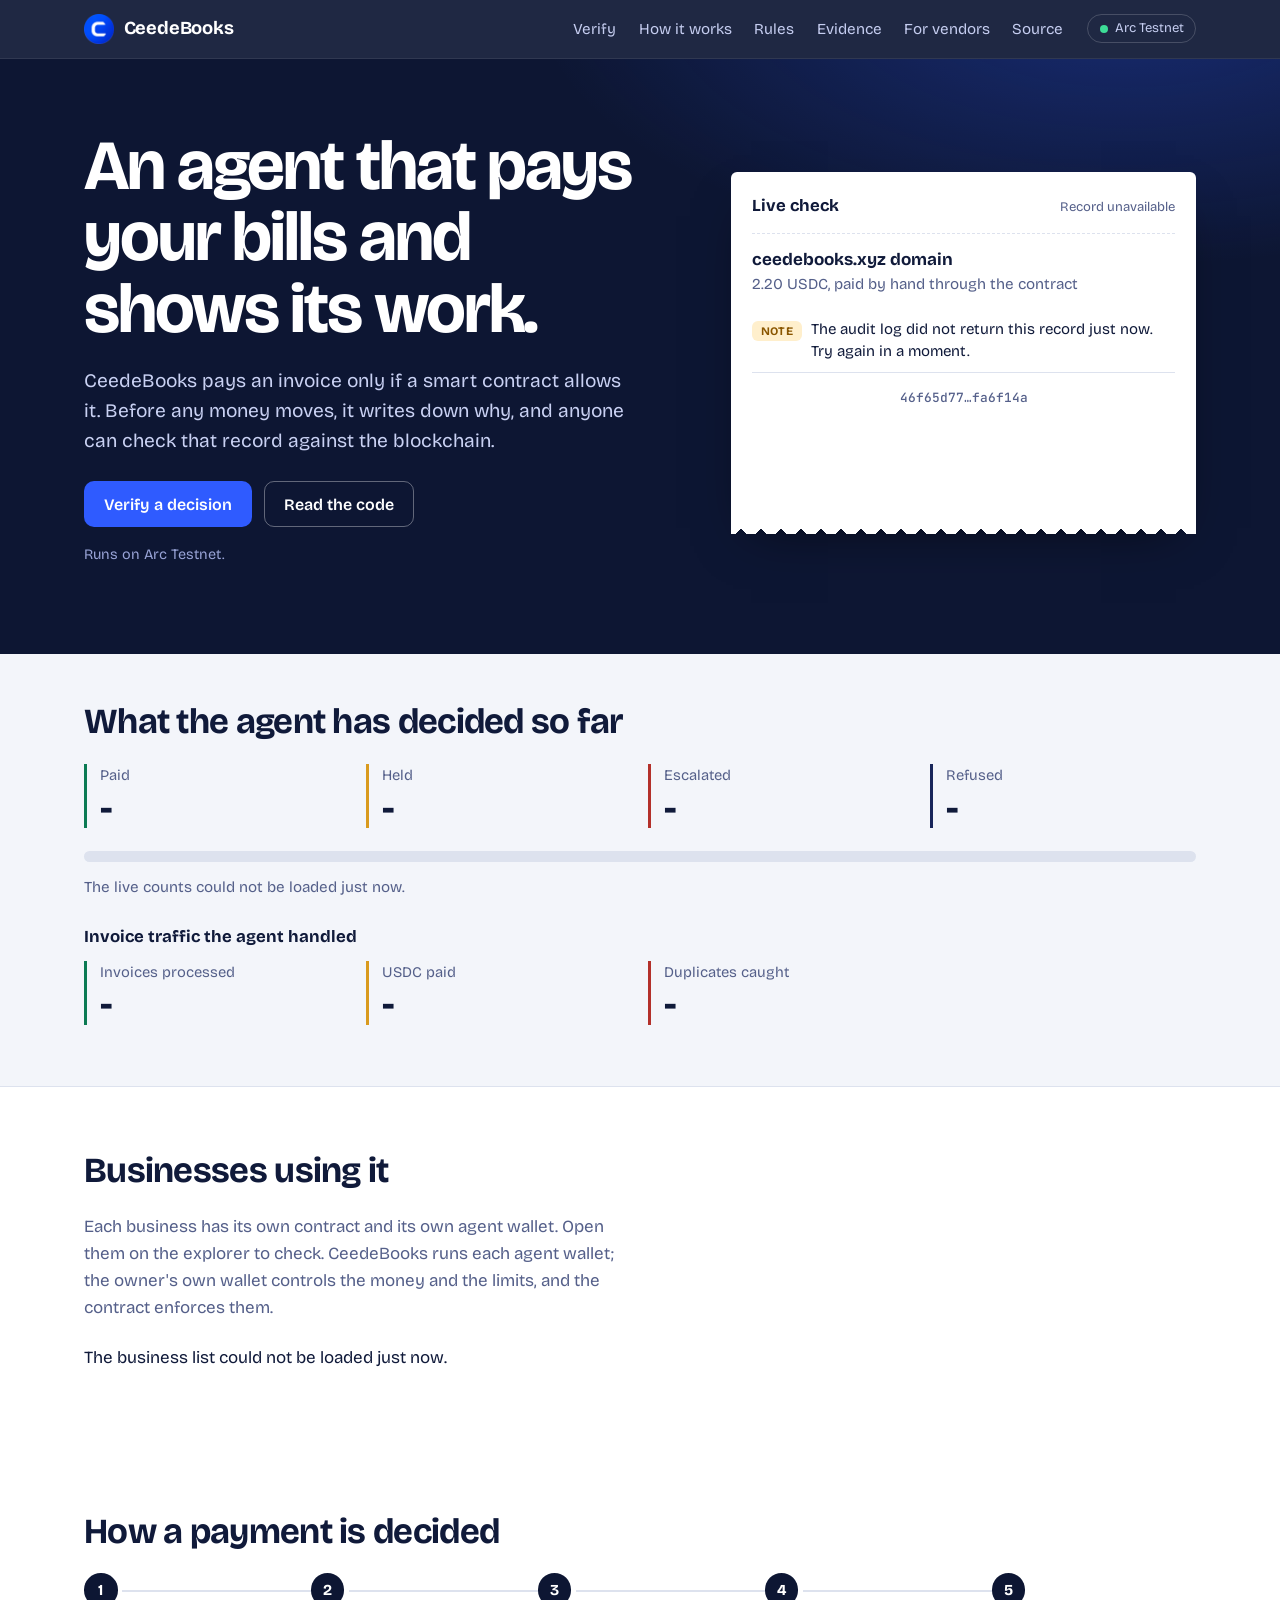
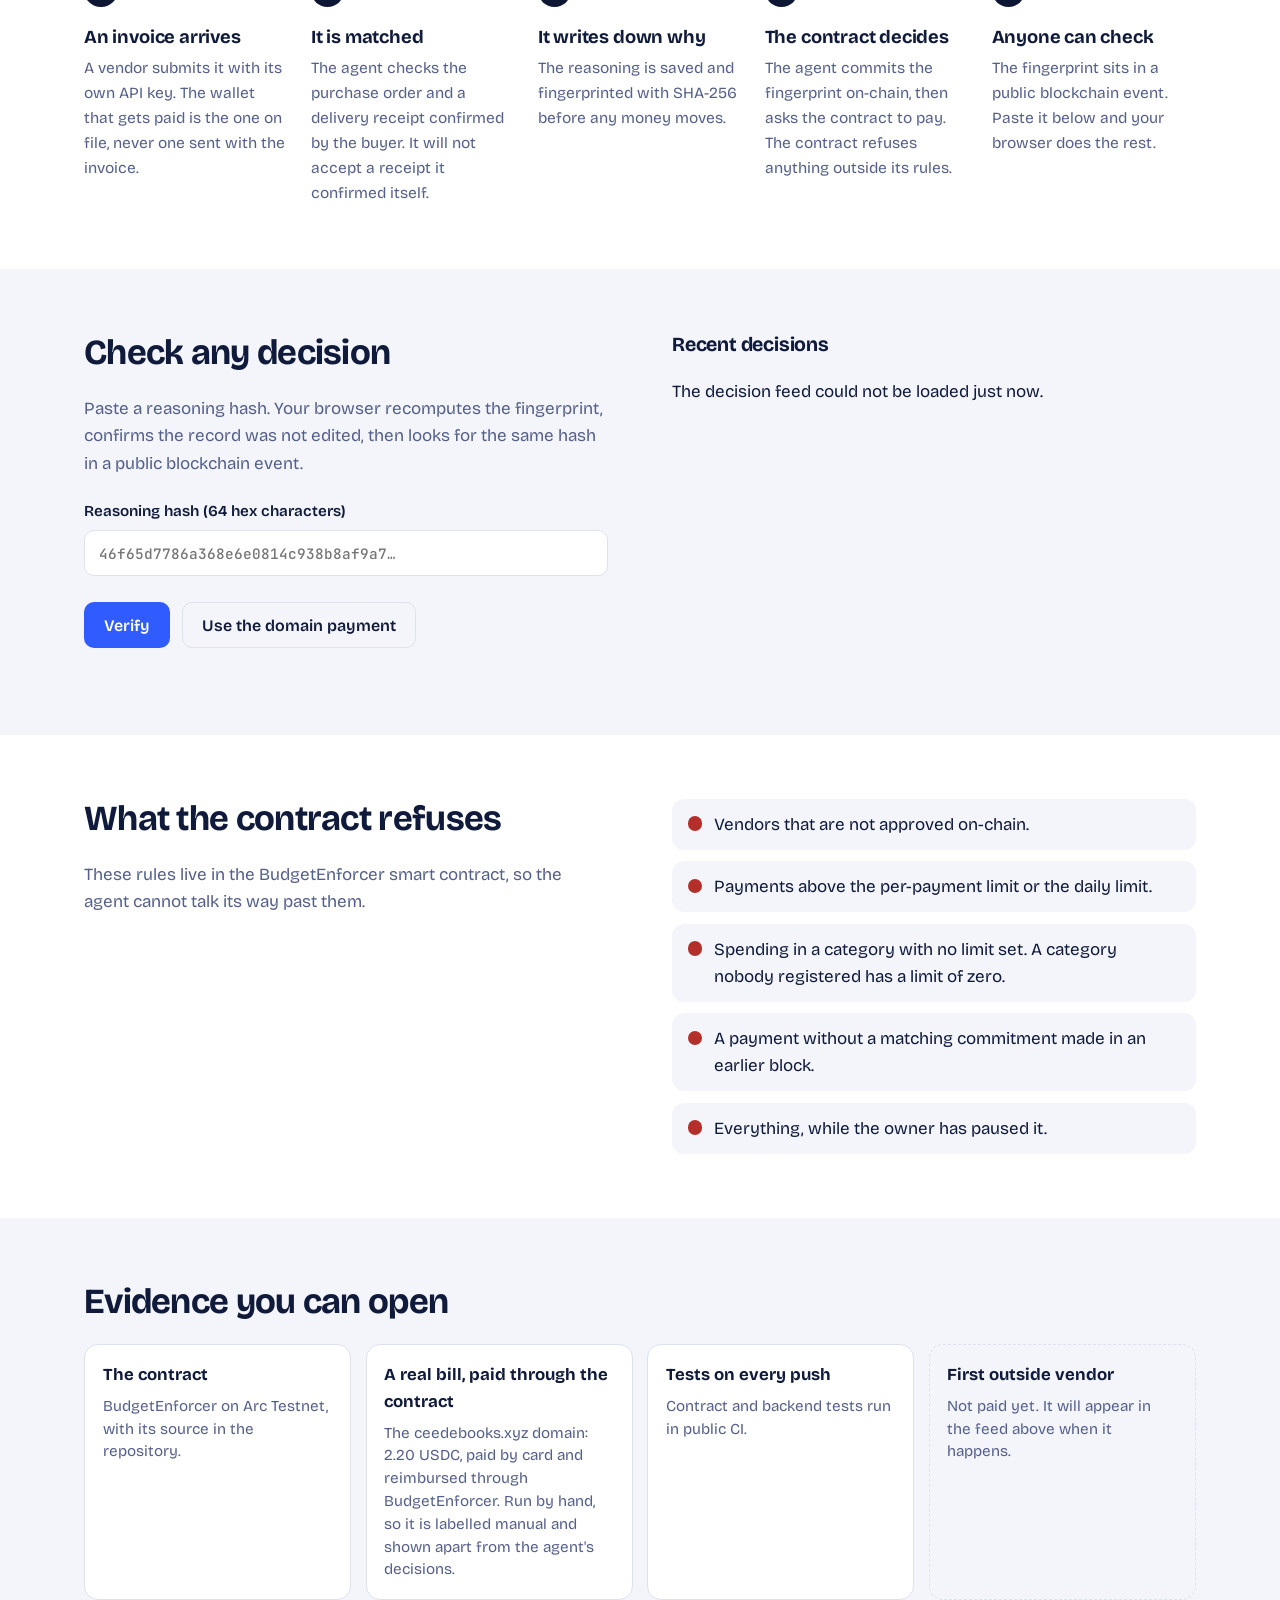
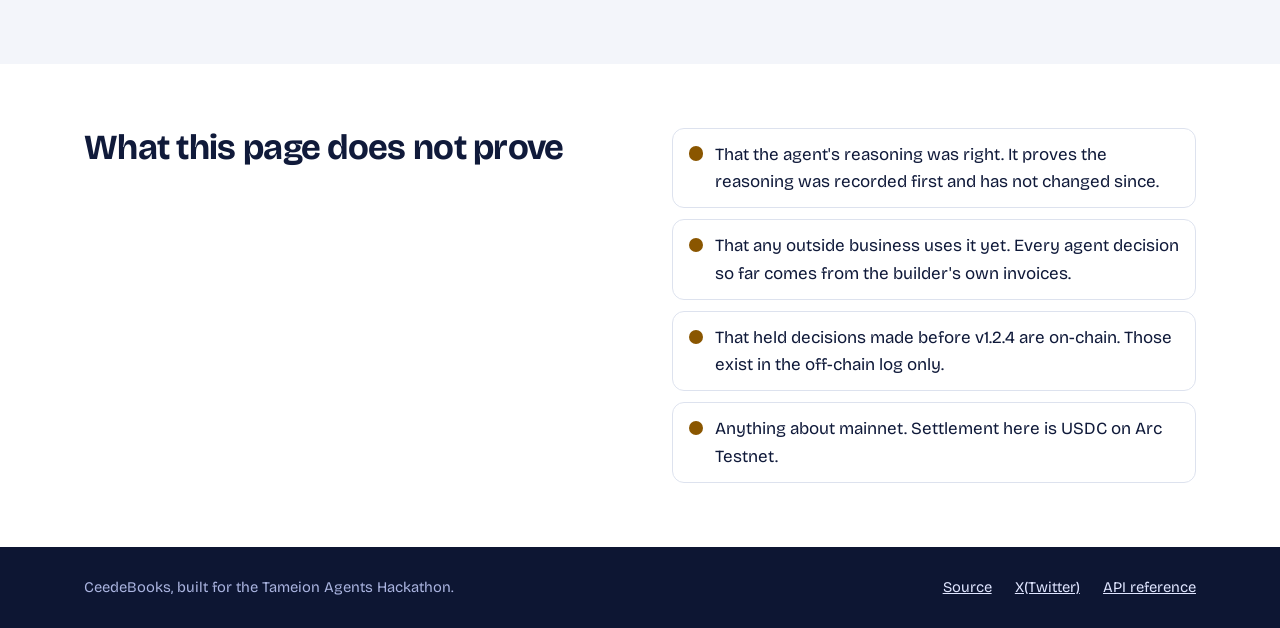
==== site/index.html @ 4dcb4901 "v1.2.8.2: Phase L3 business onboarding (apply, accept, hosted agent wallet, on-chain registration, o" ====
<!doctype html>
<html lang="en">
<head>
<meta charset="utf-8">
<meta name="viewport" content="width=device-width, initial-scale=1">
<title>CeedeBooks: an agent that pays your bills and shows its work</title>
<meta name="description" content="CeedeBooks pays an invoice only if a smart contract allows it, writes down why before any money moves, and lets anyone check the record against the blockchain.">
<meta name="theme-color" content="#0d1633">
<link rel="icon" type="image/png" href="favicon.png">
<link rel="apple-touch-icon" href="apple-touch-icon.png">
<link rel="preconnect" href="https://fonts.googleapis.com">
<link rel="preconnect" href="https://fonts.gstatic.com" crossorigin>
<link rel="stylesheet" href="https://fonts.googleapis.com/css2?family=Bricolage+Grotesque:opsz,wght@12..96,400..800&family=JetBrains+Mono:wght@400;500&display=swap">
<link rel="stylesheet" href="styles.css">
</head>
<body>
<a class="skip" href="#verify">Skip to the verifier</a>

<header class="top">
  <div class="wrap top-in">
    <a class="brand" href="#top" aria-label="CeedeBooks home">
      <img src="logo.png" alt="" width="30" height="30">
      <span>CeedeBooks</span>
    </a>
    <nav class="nav" aria-label="Sections">
      <a href="#verify">Verify</a>
      <a href="#how">How it works</a>
      <a href="#rules">Rules</a>
      <a href="#evidence">Evidence</a>
      <a href="https://portal.ceedebooks.xyz" target="_blank" rel="noopener noreferrer">For vendors</a>
      <a href="https://github.com/MusaAis/CeedeBooks" target="_blank" rel="noopener noreferrer">Source</a>
    </nav>
    <span class="net"><i aria-hidden="true"></i>Arc Testnet</span>
  </div>
</header>

<main id="top">
<section class="hero">
  <div class="wrap hero-in">
    <div class="hero-copy">
      <h1>An agent that pays your bills and shows its work.</h1>
      <p class="lead">CeedeBooks pays an invoice only if a smart contract allows it. Before any money moves, it writes down why, and anyone can check that record against the blockchain.</p>
      <div class="cta">
        <a class="btn primary" href="#verify">Verify a decision</a>
        <a class="btn ghost" href="https://github.com/MusaAis/CeedeBooks" target="_blank" rel="noopener noreferrer">Read the code</a>
      </div>
      <p class="fine">Runs on Arc Testnet.</p>
    </div>

    <aside class="receipt" aria-labelledby="rc-title">
      <div class="rc-head">
        <h2 id="rc-title">Live check</h2>
        <span class="rc-run" id="hero-state">Running in your browser</span>
      </div>
      <p class="rc-what"><strong>ceedebooks.xyz domain</strong><br><span>2.20 USDC, paid by hand through the contract</span></p>
      <ol class="checks" id="hero-checks" aria-live="polite"></ol>
      <p class="verdict" id="hero-verdict" hidden></p>
      <p class="rc-hash" title="Reasoning hash">46f65d77…fa6f14a</p>
    </aside>
  </div>
</section>

<section class="band" aria-labelledby="stats-title">
  <div class="wrap">
    <h2 id="stats-title" class="h2">What the agent has decided so far</h2>
    <div class="ledger" id="stats">
      <dl class="tally">
        <div><dt>Paid</dt><dd id="n-paid">-</dd></div>
        <div><dt>Held</dt><dd id="n-held">-</dd></div>
        <div><dt>Escalated</dt><dd id="n-esc">-</dd></div>
        <div><dt>Refused</dt><dd id="n-rate">-</dd></div>
      </dl>
      <div class="bar" id="bar" role="img" aria-label="Share of paid, held and escalated decisions">
        <span class="seg paid"></span><span class="seg held"></span><span class="seg esc"></span>
      </div>
      <p class="note" id="stats-note">Loading the latest counts…</p>
      <h3 class="h3" id="traffic-title">Invoice traffic the agent handled</h3>
      <dl class="tally second" aria-labelledby="traffic-title">
        <div><dt>Invoices processed</dt><dd id="n-inv">-</dd></div>
        <div><dt>USDC paid</dt><dd id="n-vol">-</dd></div>
        <div><dt>Duplicates caught</dt><dd id="n-dup">-</dd></div>
      </dl>
      <p class="note" id="traffic-note"></p>
    </div>
  </div>
</section>

<section class="sec" id="businesses" aria-labelledby="biz-title">
  <div class="wrap">
    <h2 id="biz-title" class="h2">Businesses using it</h2>
    <p class="sub" id="biz-sub">Each business has its own contract and its own agent wallet. Open them on the explorer to check. CeedeBooks runs each agent wallet; the owner's own wallet controls the money and the limits, and the contract enforces them.</p>
    <div id="biz-list" class="feed">Loading…</div>
    <p class="note" id="biz-note"></p>
  </div>
</section>

<section class="sec" id="how" aria-labelledby="how-title">
  <div class="wrap">
    <h2 id="how-title" class="h2">How a payment is decided</h2>
    <ol class="flow">
      <li><h3>An invoice arrives</h3><p>A vendor submits it with its own API key. The wallet that gets paid is the one on file, never one sent with the invoice.</p></li>
      <li><h3>It is matched</h3><p>The agent checks the purchase order and a delivery receipt confirmed by the buyer. It will not accept a receipt it confirmed itself.</p></li>
      <li><h3>It writes down why</h3><p>The reasoning is saved and fingerprinted with SHA-256 before any money moves.</p></li>
      <li><h3>The contract decides</h3><p>The agent commits the fingerprint on-chain, then asks the contract to pay. The contract refuses anything outside its rules.</p></li>
      <li><h3>Anyone can check</h3><p>The fingerprint sits in a public blockchain event. Paste it below and your browser does the rest.</p></li>
    </ol>
  </div>
</section>

<section class="sec tint" id="verify" aria-labelledby="verify-title">
  <div class="wrap two">
    <div>
      <h2 id="verify-title" class="h2">Check any decision</h2>
      <p class="sub">Paste a reasoning hash. Your browser recomputes the fingerprint, confirms the record was not edited, then looks for the same hash in a public blockchain event.</p>
      <label class="lab" for="hash">Reasoning hash (64 hex characters)</label>
      <input id="hash" class="field" autocomplete="off" autocapitalize="off" spellcheck="false" placeholder="46f65d7786a368e6e0814c938b8af9a7…">
      <div class="cta">
        <button class="btn primary" id="go" type="button">Verify</button>
        <button class="btn ghost dark" type="button" data-hash="46f65d7786a368e6e0814c938b8af9a7f6bed20bb1196478ac0a32708fa6f14a">Use the domain payment</button>
      </div>
      <div id="result" class="result" aria-live="polite"></div>
    </div>
    <div>
      <h2 class="h2 minor">Recent decisions</h2>
      <div id="feed" class="feed">Loading…</div>
    </div>
  </div>
</section>

<section class="sec" id="rules" aria-labelledby="rules-title">
  <div class="wrap two">
    <div>
      <h2 id="rules-title" class="h2">What the contract refuses</h2>
      <p class="sub">These rules live in the BudgetEnforcer smart contract, so the agent cannot talk its way past them.</p>
    </div>
    <ul class="rules">
      <li>Vendors that are not approved on-chain.</li>
      <li>Payments above the per-payment limit or the daily limit.</li>
      <li>Spending in a category with no limit set. A category nobody registered has a limit of zero.</li>
      <li>A payment without a matching commitment made in an earlier block.</li>
      <li>Everything, while the owner has paused it.</li>
    </ul>
  </div>
</section>

<section class="sec tint" id="evidence" aria-labelledby="ev-title">
  <div class="wrap">
    <h2 id="ev-title" class="h2">Evidence you can open</h2>
    <div class="ev">
      <a class="evi" data-explorer="/address/0x47D8a05a0d31aFA492A9F4A37A8991ED4aa683fB" href="#"><strong>The contract</strong><span>BudgetEnforcer on Arc Testnet, with its source in the repository.</span></a>
      <a class="evi" data-explorer="/tx/0x8c176242a84235a884d5790edf4a9aed403d87619359373e11f2e27141ce5d0d" href="#"><strong>A real bill, paid through the contract</strong><span>The ceedebooks.xyz domain: 2.20 USDC, paid by card and reimbursed through BudgetEnforcer. Run by hand, so it is labelled manual and shown apart from the agent's decisions.</span></a>
      <a class="evi" href="https://github.com/MusaAis/CeedeBooks/actions" target="_blank" rel="noopener noreferrer"><strong>Tests on every push</strong><span>Contract and backend tests run in public CI.</span></a>
      <div class="evi pending"><strong>First outside vendor</strong><span>Not paid yet. It will appear in the feed above when it happens.</span></div>
    </div>
  </div>
</section>

<section class="sec" aria-labelledby="not-title">
  <div class="wrap two">
    <h2 id="not-title" class="h2">What this page does not prove</h2>
    <ul class="rules plain">
      <li>That the agent's reasoning was right. It proves the reasoning was recorded first and has not changed since.</li>
      <li>That any outside business uses it yet. Every agent decision so far comes from the builder's own invoices.</li>
      <li>That held decisions made before v1.2.4 are on-chain. Those exist in the off-chain log only.</li>
      <li>Anything about mainnet. Settlement here is USDC on Arc Testnet.</li>
    </ul>
  </div>
</section>
</main>

<footer class="foot">
  <div class="wrap foot-in">
    <span>CeedeBooks, built for the Tameion Agents Hackathon.</span>
    <span class="links">
      <a href="https://github.com/MusaAis/CeedeBooks" target="_blank" rel="noopener noreferrer">Source</a>
      <a href="https://x.com/CeedeBooks" target="_blank" rel="noopener noreferrer">X(Twitter)</a>
      <a href="https://api.ceedebooks.xyz/docs" target="_blank" rel="noopener noreferrer">API reference</a>
    </span>
  </div>
</footer>

<script src="verify.js"></script>
<script src="app.js"></script>
</body>
</html>
---- site/styles.css ----
:root{
  --ink:#0d1633; --ink2:#18255a; --frost:#f3f5fa; --paper:#fff; --line:#dde2ee;
  --fg:#101a3a; --mut:#55608a; --cobalt:#2f5bff; --cobalt-d:#2146d4;
  --green:#0b7a53; --green-bg:#dcf4e9; --amber:#8a5600; --amber-bg:#ffefcc; --coral:#b3302a; --coral-bg:#fde4e1;
  --sans:"Bricolage Grotesque",ui-sans-serif,system-ui,-apple-system,"Segoe UI",Roboto,sans-serif;
  --mono:"JetBrains Mono",ui-monospace,SFMono-Regular,Menlo,Consolas,monospace;
  --r:14px;
}
*{box-sizing:border-box}
html{scroll-behavior:smooth;scroll-padding-top:4.5rem;-webkit-text-size-adjust:100%}
body{margin:0;background:var(--paper);color:var(--fg);font:400 1.0625rem/1.6 var(--sans);font-optical-sizing:auto;-webkit-font-smoothing:antialiased}
h1,h2,h3,p,ul,ol,dl,dd{margin:0}
a{color:inherit}
.wrap{width:100%;max-width:72rem;margin:0 auto;padding:0 1.25rem}
.skip{position:absolute;left:-9999px;top:0;background:var(--cobalt);color:#fff;padding:.6rem 1rem;z-index:20}
.skip:focus{left:.5rem;top:.5rem}
:focus-visible{outline:3px solid var(--cobalt);outline-offset:2px;border-radius:4px}

/* top bar */
.top{position:sticky;top:0;z-index:10;background:rgba(13,22,51,.92);backdrop-filter:blur(10px);-webkit-backdrop-filter:blur(10px);border-bottom:1px solid rgba(255,255,255,.08)}
.top-in{display:flex;align-items:center;gap:1.5rem;height:3.6rem}
.brand img{width:30px;height:30px;display:block;flex:none}
.brand{display:flex;align-items:center;gap:.6rem;color:#fff;text-decoration:none;font-weight:700;font-size:1.15rem;letter-spacing:-.01em}
.nav{display:none;gap:1.4rem;margin-left:auto;font-size:.95rem}
.nav a{color:#c5cdf0;text-decoration:none}.nav a:hover{color:#fff}
.net{margin-left:auto;display:inline-flex;align-items:center;gap:.45rem;font-size:.82rem;color:#c5cdf0;border:1px solid rgba(255,255,255,.18);border-radius:99px;padding:.2rem .7rem}
.net i{width:.5rem;height:.5rem;border-radius:50%;background:#3ddc97}
@media (min-width:56rem){.nav{display:flex}.net{margin-left:0}}

/* hero */
.hero{background:radial-gradient(60rem 28rem at 88% -12%,rgba(47,91,255,.32),transparent 62%),var(--ink);color:#fff;padding:3rem 0 4.5rem}
.hero-in{display:grid;gap:2.75rem;align-items:center}
h1{font-size:clamp(2.35rem,6.6vw,4.4rem);line-height:1.02;letter-spacing:-.03em;font-weight:700;font-variation-settings:"opsz" 96;max-width:14ch}
.lead{margin-top:1.25rem;font-size:1.2rem;line-height:1.55;color:#c9d1f3;max-width:34rem}
.cta{display:flex;flex-wrap:wrap;gap:.7rem;margin-top:1.6rem}
.fine{margin-top:1rem;font-size:.9rem;color:#98a3d6}
.btn{display:inline-flex;align-items:center;justify-content:center;min-height:2.9rem;padding:.55rem 1.2rem;border-radius:10px;border:1.5px solid transparent;font:600 1rem var(--sans);text-decoration:none;cursor:pointer;transition:background .15s,border-color .15s,transform .15s}
.btn.primary{background:var(--cobalt);color:#fff}.btn.primary:hover{background:#4a72ff}
.btn.ghost{border-color:rgba(255,255,255,.35);color:#fff;background:transparent}.btn.ghost:hover{border-color:#fff}
.btn.ghost.dark{border-color:var(--line);color:var(--fg)}.btn.ghost.dark:hover{border-color:var(--fg)}
.btn:active{transform:translateY(1px)}
@media (min-width:56rem){.hero{padding:4.5rem 0 5.5rem}.hero-in{grid-template-columns:1.12fr .88fr;gap:3.5rem}}

/* the receipt: the one memorable element */
.receipt{position:relative;background:var(--paper);color:var(--fg);border-radius:6px 6px 0 0;padding:1.3rem 1.3rem 1.6rem;box-shadow:0 24px 50px -20px rgba(0,0,0,.55);min-height:22rem}
.receipt::after{content:"";position:absolute;left:0;right:0;bottom:-10px;height:10px;
  background:linear-gradient(135deg,var(--paper) 50%,transparent 50%) 0 0/20px 10px repeat-x,linear-gradient(225deg,var(--paper) 50%,transparent 50%) 0 0/20px 10px repeat-x}
.rc-head{display:flex;justify-content:space-between;align-items:baseline;gap:1rem;border-bottom:1.5px dashed var(--line);padding-bottom:.8rem}
.rc-head h2{font-size:1.05rem;font-weight:700}
.rc-run{font-size:.82rem;color:var(--mut)}
.rc-what{margin-top:.9rem;line-height:1.4}.rc-what span{color:var(--mut);font-size:.95rem}
.checks{list-style:none;padding:0;margin:.9rem 0 0}
.checks li{display:grid;grid-template-columns:3.1rem 1fr;gap:.6rem;padding:.55rem 0;border-bottom:1px solid var(--line);font-size:.94rem;line-height:1.45;animation:in .35s ease both}
.mark{font-size:.72rem;font-weight:700;text-align:center;border-radius:6px;padding:.12rem 0;align-self:start;margin-top:.1rem;letter-spacing:.02em}
.s-ok .mark{background:var(--green-bg);color:var(--green)}
.s-bad .mark{background:var(--coral-bg);color:var(--coral)}
.s-note .mark,.s-skip .mark{background:var(--amber-bg);color:var(--amber)}
.checks a,.result a{color:var(--cobalt-d);word-break:break-all}
.verdict{margin-top:1rem;padding:.7rem .85rem;border-radius:10px;font-weight:600;line-height:1.4}
.verdict.ok{background:var(--green-bg);color:var(--green)}.verdict.warn{background:var(--amber-bg);color:var(--amber)}.verdict.bad{background:var(--coral-bg);color:var(--coral)}
.rc-hash{margin-top:1rem;font:500 .8rem var(--mono);color:var(--mut);text-align:center}
@keyframes in{from{opacity:0;transform:translateY(6px)}to{opacity:1;transform:none}}

/* sections */
.sec{padding:4rem 0}.tint{background:var(--frost)}
.band{padding:3rem 0;background:var(--frost);border-bottom:1px solid var(--line)}
.h2{font-size:clamp(1.6rem,3.6vw,2.2rem);line-height:1.12;letter-spacing:-.02em;font-weight:700;margin-bottom:1.4rem;font-variation-settings:"opsz" 48}
.h2.minor{font-size:1.25rem;letter-spacing:-.01em}
.sub{color:var(--mut);max-width:34rem;margin-bottom:1.4rem}
.two{display:grid;gap:2.5rem}
@media (min-width:56rem){.two{grid-template-columns:1fr 1fr;gap:4rem;align-items:start}}

/* ledger strip */
.tally{display:grid;grid-template-columns:repeat(2,1fr);gap:1.1rem 1rem}
.tally div{border-left:3px solid var(--line);padding-left:.8rem}
.tally div:nth-child(1){border-color:var(--green)}.tally div:nth-child(2){border-color:#d99a1e}.tally div:nth-child(3){border-color:var(--coral)}.tally div:nth-child(4){border-color:var(--ink2)}
dt{font-size:.92rem;color:var(--mut)}
dd{font-size:2.3rem;font-weight:700;line-height:1.1;letter-spacing:-.02em;font-variant-numeric:tabular-nums}
@media (min-width:48rem){.tally{grid-template-columns:repeat(4,1fr)}}
.bar{display:flex;height:.7rem;margin-top:1.4rem;background:var(--line);border-radius:99px;overflow:hidden}
.seg{display:block;height:100%;width:0;transition:width .9s cubic-bezier(.2,.7,.2,1)}
.seg.paid{background:var(--green)}.seg.held{background:#e0a526}.seg.esc{background:#d4483f}
.note{margin-top:.8rem;color:var(--mut);font-size:.95rem;max-width:46rem}

/* how it works */
.flow{list-style:none;padding:0;margin:0;display:grid;gap:0;counter-reset:s}
.flow li{position:relative;padding:0 0 1.8rem 3.2rem;counter-increment:s}
.flow li::before{content:counter(s);position:absolute;left:0;top:0;width:2.1rem;height:2.1rem;border-radius:50%;background:var(--ink);color:#fff;display:grid;place-items:center;font-weight:700;font-size:.95rem}
.flow li::after{content:"";position:absolute;left:1.04rem;top:2.3rem;bottom:.2rem;width:2px;background:var(--line)}
.flow li:last-child::after{display:none}
.flow h3{font-size:1.15rem;margin-bottom:.25rem;letter-spacing:-.01em}.flow p{color:var(--mut);max-width:30rem}
@media (min-width:56rem){
  .flow{grid-template-columns:repeat(5,1fr);gap:1.4rem}
  .flow li{padding:3.1rem 0 0}
  .flow li::after{left:2.4rem;right:-1.4rem;top:1.04rem;bottom:auto;width:auto;height:2px}
  .flow p{font-size:.97rem}
}

/* verifier */
.lab{display:block;font-weight:600;margin-bottom:.4rem;font-size:.95rem}
.field{width:100%;padding:.8rem .9rem;border:1.5px solid var(--line);border-radius:10px;background:var(--paper);color:var(--fg);font:500 .9rem var(--mono)}
.field:focus{outline:none;border-color:var(--cobalt);box-shadow:0 0 0 3px rgba(47,91,255,.2)}
.result{margin-top:1.4rem}
.result .box{background:var(--paper);border:1px solid var(--line);border-radius:var(--r);padding:1rem 1.1rem}
.result .checks li:last-child{border-bottom:0}
.rec{margin-top:1rem;padding:.8rem .9rem;border-left:3px solid var(--cobalt);background:var(--paper);border-radius:0 10px 10px 0}
.rec .meta{font-size:.85rem;color:var(--mut)}.rec p{margin-top:.4rem;white-space:pre-wrap;word-break:break-word;font-size:.97rem}
.bad-text{color:var(--coral);font-weight:600}
.feed{display:grid;gap:.6rem}
.item{display:grid;grid-template-columns:auto 1fr auto;gap:.2rem .8rem;align-items:center;background:var(--paper);border:1px solid var(--line);border-radius:12px;padding:.7rem .85rem}
.chip{font-size:.74rem;font-weight:700;border-radius:99px;padding:.15rem .6rem;white-space:nowrap}
.chip.paid{background:var(--green-bg);color:var(--green)}.chip.held{background:var(--amber-bg);color:var(--amber)}.chip.escalated{background:var(--coral-bg);color:var(--coral)}
.item .t{min-width:0}.item .t strong{display:block;font-size:.98rem;overflow-wrap:anywhere;line-height:1.3}.item .t span{display:block;color:var(--mut);font-size:.82rem;line-height:1.35}
.mini{border:1.5px solid var(--line);background:transparent;border-radius:8px;padding:.35rem .75rem;font:600 .85rem var(--sans);color:var(--fg);cursor:pointer;min-height:2.2rem}.mini:hover{border-color:var(--cobalt);color:var(--cobalt-d)}
@media (max-width:30rem){.item{grid-template-columns:1fr auto}.item .chip{grid-column:1;justify-self:start}.item .t{grid-column:1/-1;grid-row:2}.item .mini{grid-column:2;grid-row:1}}

/* rules + evidence */
.rules{list-style:none;padding:0;display:grid;gap:.7rem}
.rules li{position:relative;padding:.75rem 1rem .75rem 2.6rem;background:var(--frost);border-radius:12px}
.rules li::before{content:"";position:absolute;left:1rem;top:1.1rem;width:.9rem;height:.9rem;border-radius:50%;background:var(--coral)}
.rules.plain li{background:transparent;border:1px solid var(--line)}.rules.plain li::before{background:var(--amber)}
.ev{display:grid;gap:.9rem}
@media (min-width:48rem){.ev{grid-template-columns:repeat(4,1fr)}}
.evi{display:block;background:var(--paper);border:1px solid var(--line);border-radius:var(--r);padding:1.1rem;text-decoration:none;transition:border-color .15s,transform .15s}
a.evi:hover{border-color:var(--cobalt);transform:translateY(-2px)}
.evi strong{display:block;margin-bottom:.35rem;font-size:1.05rem}.evi span{color:var(--mut);font-size:.95rem;line-height:1.5;display:block}
.evi.pending{border-style:dashed;background:transparent}

.foot{background:var(--ink);color:#aab4e0;padding:1.8rem 0;font-size:.92rem}
.foot-in{display:flex;flex-wrap:wrap;gap:.8rem 2rem;justify-content:space-between}
.foot a{color:#dfe5ff;margin-left:1.2rem}.foot .links a:first-child{margin-left:0}

@media (prefers-reduced-motion:reduce){html{scroll-behavior:auto}*,*::before,*::after{animation:none!important;transition:none!important}}
.tally.second{margin-top:.6rem}.h3{font-size:1.05rem;margin:1.6rem 0 .2rem}
.chip.own{background:var(--frost);color:var(--mut)}.chip.outside{background:var(--green-bg);color:var(--green)}
.addrs{display:flex;flex-wrap:wrap;gap:.2rem .9rem;color:var(--mut);font-size:.88rem}
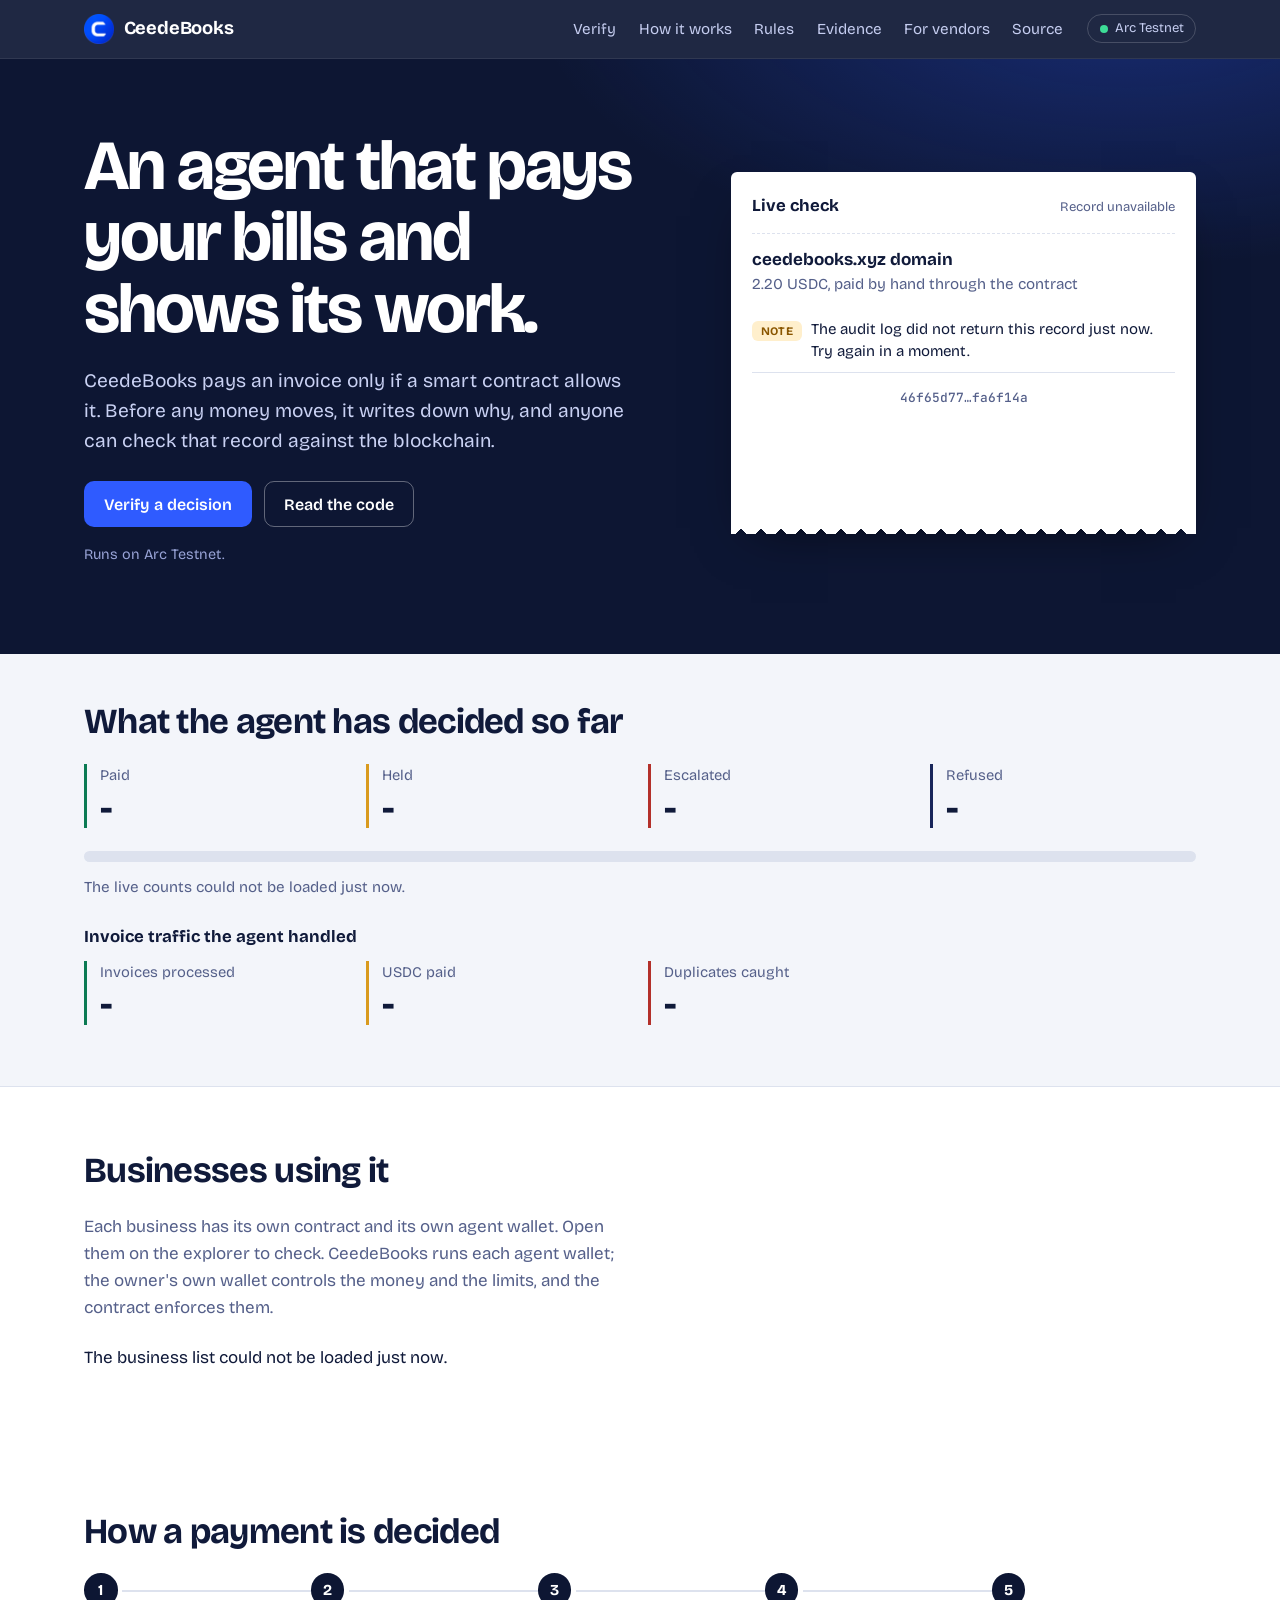
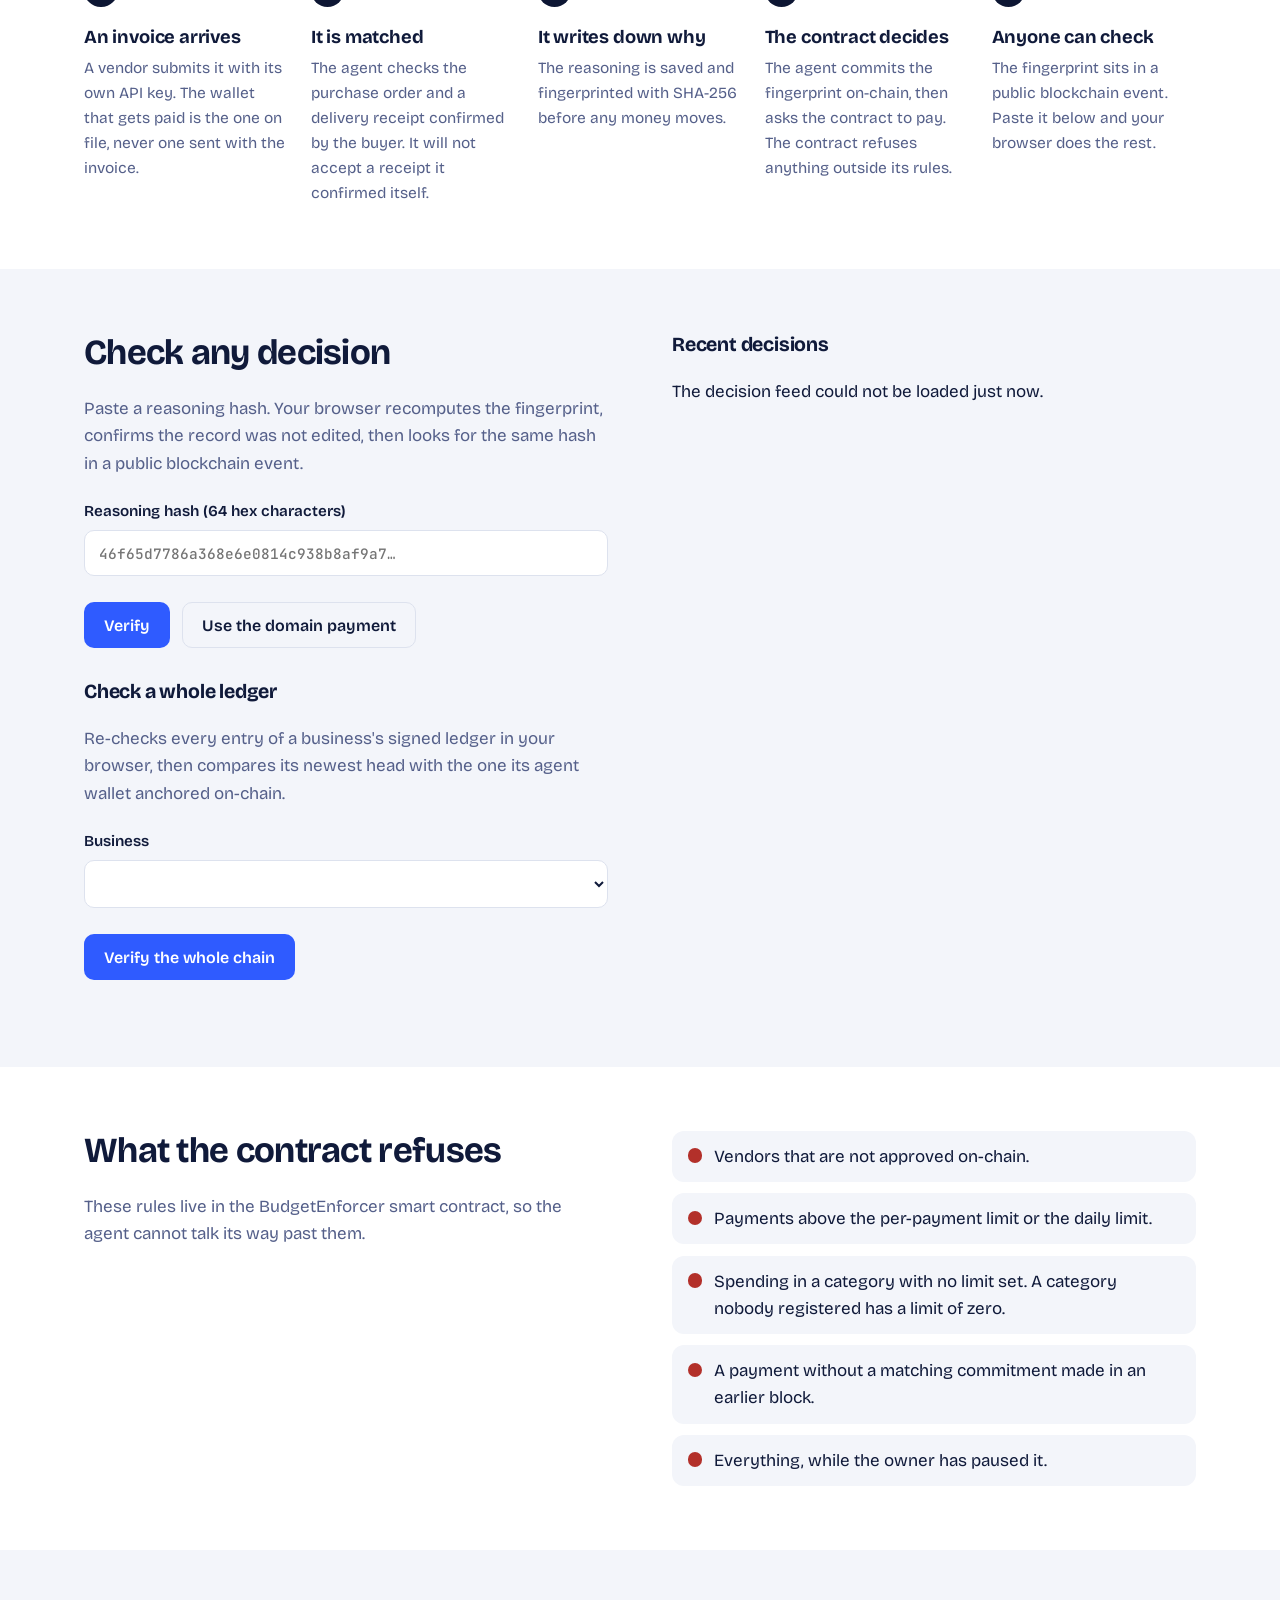
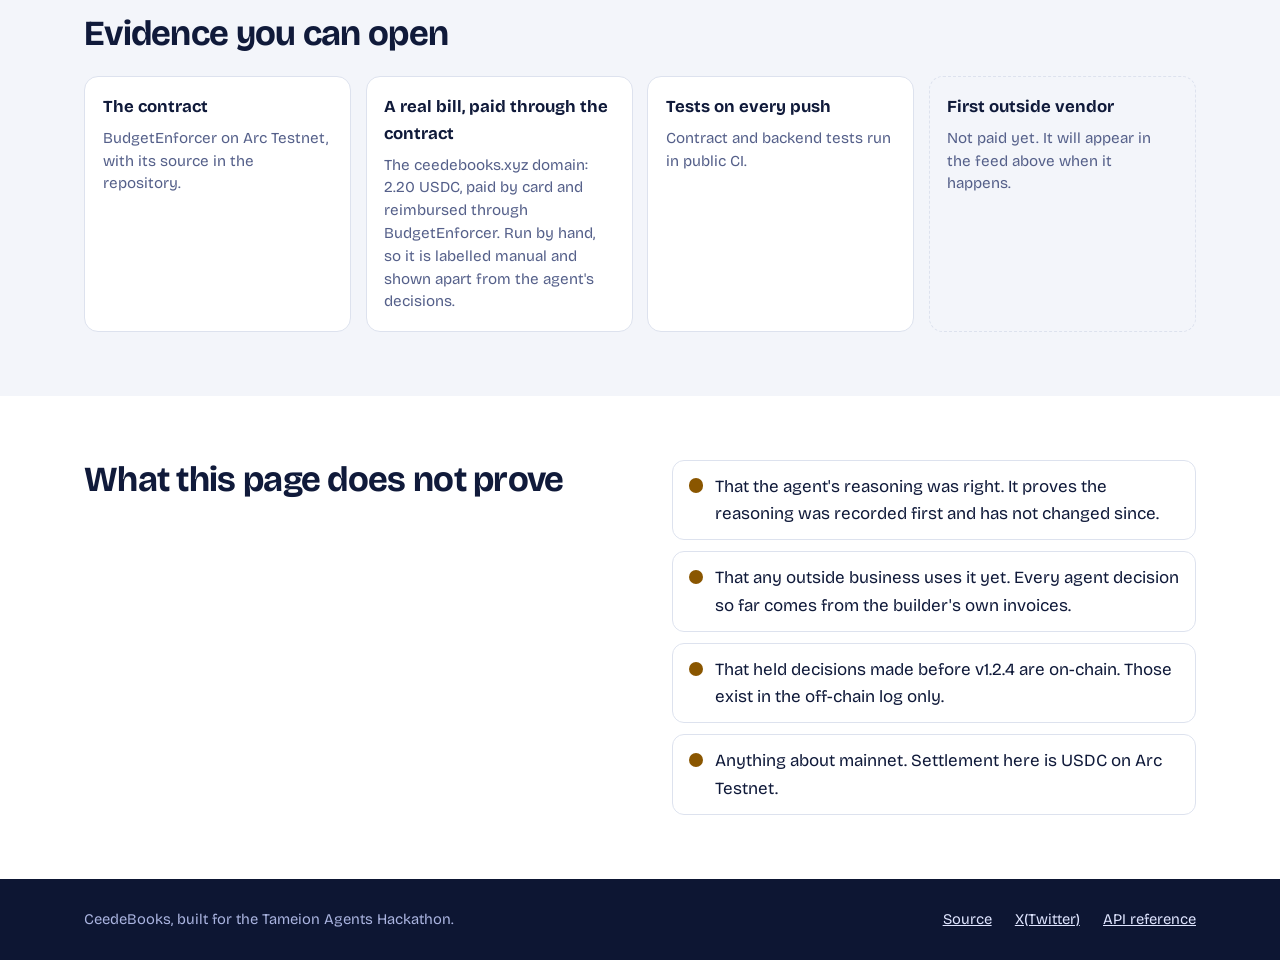
==== commit 3997280e: "v1.2.9.2: on-chain anchoring of each ledger head (Phase E2) Each business's agent wallet anchors its" ====
--- a/site/index.html
+++ b/site/index.html
@@ -91,6 +91,7 @@
     <p class="sub" id="biz-sub">Each business has its own contract and its own agent wallet. Open them on the explorer to check. CeedeBooks runs each agent wallet; the owner's own wallet controls the money and the limits, and the contract enforces them.</p>
     <div id="biz-list" class="feed">Loading…</div>
     <p class="note" id="biz-note"></p>
+    <div id="biz-traction" class="feed" aria-live="polite"></div>
   </div>
 </section>
 
@@ -119,6 +120,12 @@
         <button class="btn ghost dark" type="button" data-hash="46f65d7786a368e6e0814c938b8af9a7f6bed20bb1196478ac0a32708fa6f14a">Use the domain payment</button>
       </div>
       <div id="result" class="result" aria-live="polite"></div>
+      <h3 class="h2 minor chain-h">Check a whole ledger</h3>
+      <p class="sub">Re-checks every entry of a business's signed ledger in your browser, then compares its newest head with the one its agent wallet anchored on-chain.</p>
+      <label class="lab" for="chain-biz">Business</label>
+      <select id="chain-biz" class="field"></select>
+      <div class="cta"><button class="btn primary" id="chain-go" type="button">Verify the whole chain</button></div>
+      <div id="chain-result" class="result" aria-live="polite"></div>
     </div>
     <div>
       <h2 class="h2 minor">Recent decisions</h2>
--- a/site/styles.css
+++ b/site/styles.css
@@ -132,5 +132,6 @@
 
 @media (prefers-reduced-motion:reduce){html{scroll-behavior:auto}*,*::before,*::after{animation:none!important;transition:none!important}}
 .tally.second{margin-top:.6rem}.h3{font-size:1.05rem;margin:1.6rem 0 .2rem}
-.chip.own{background:var(--frost);color:var(--mut)}.chip.outside{background:var(--green-bg);color:var(--green)}
+.chip.shadow,.chip.shadow_pending,.chip.shadow_paid{background:var(--amber-bg);color:var(--amber)}.chip.own{background:var(--frost);color:var(--mut)}.chip.outside{background:var(--green-bg);color:var(--green)}
 .addrs{display:flex;flex-wrap:wrap;gap:.2rem .9rem;color:var(--mut);font-size:.88rem}
+.chain-h{margin-top:2rem}
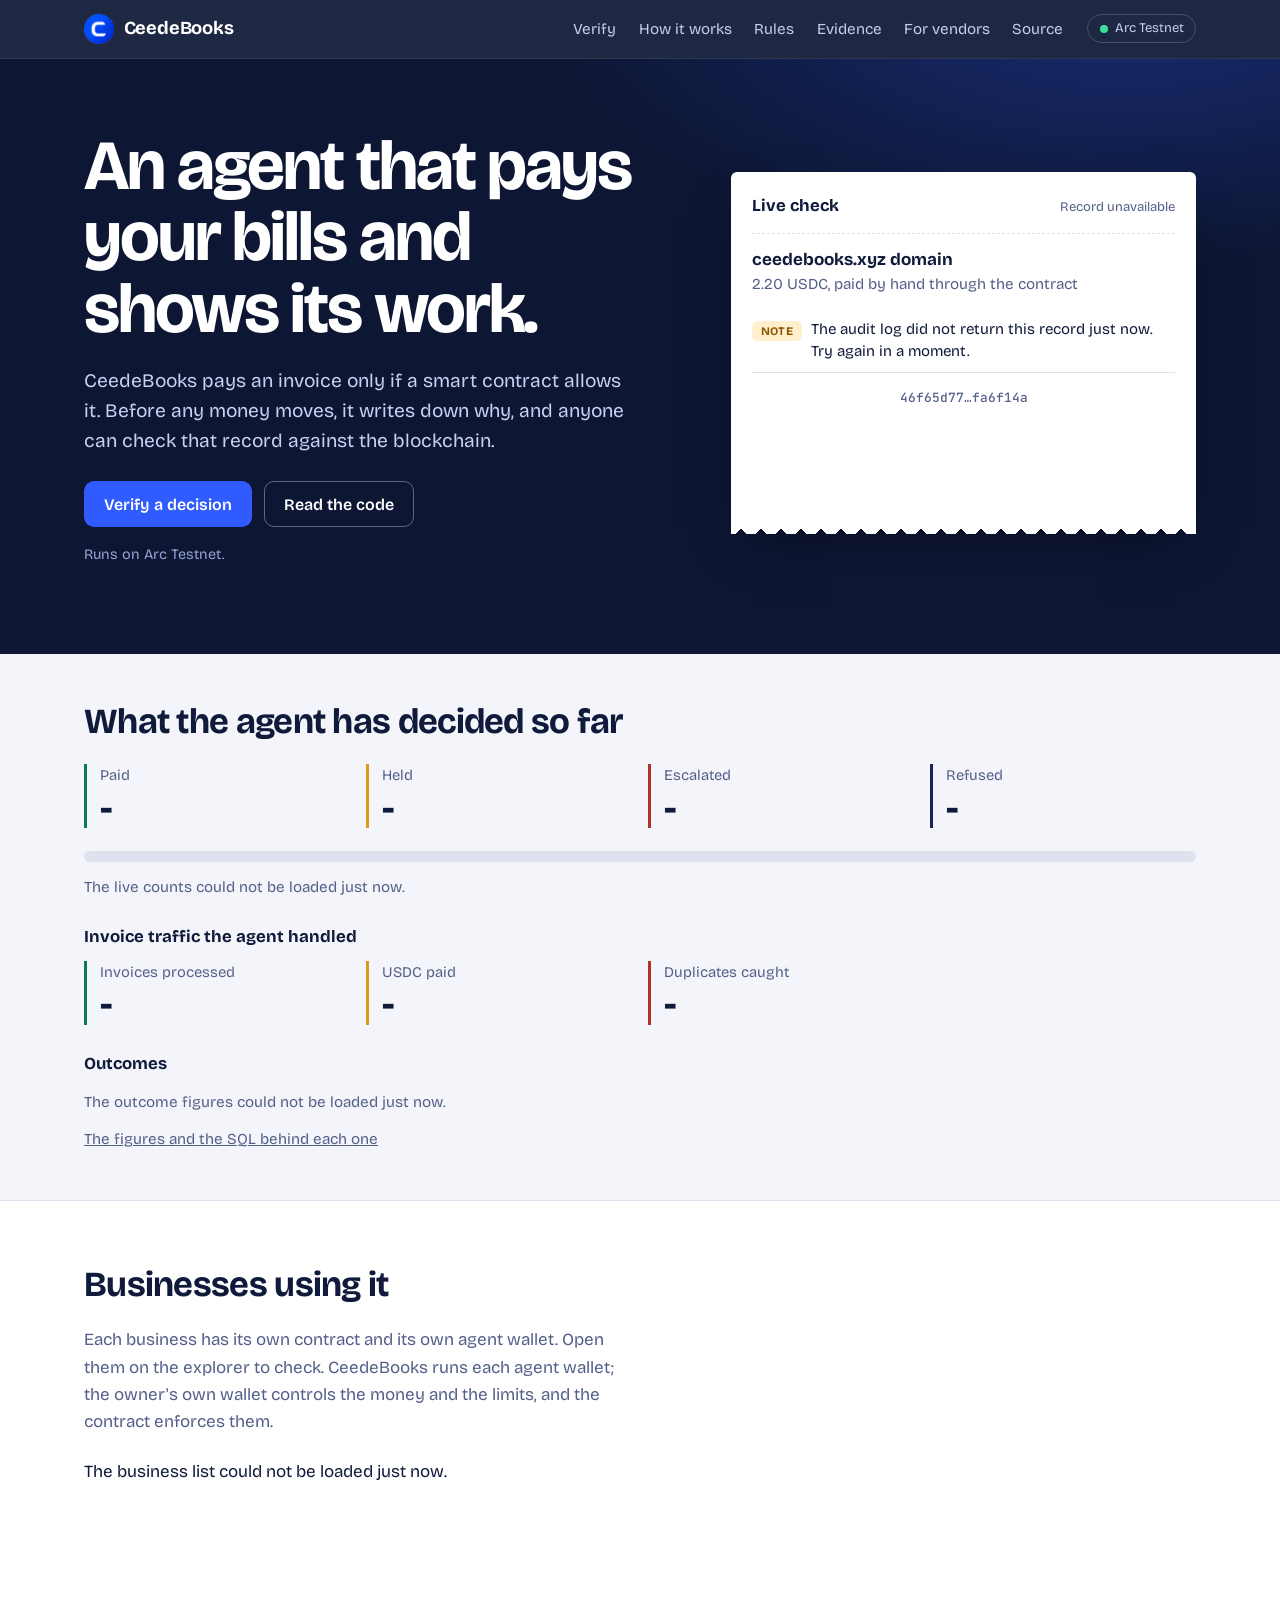
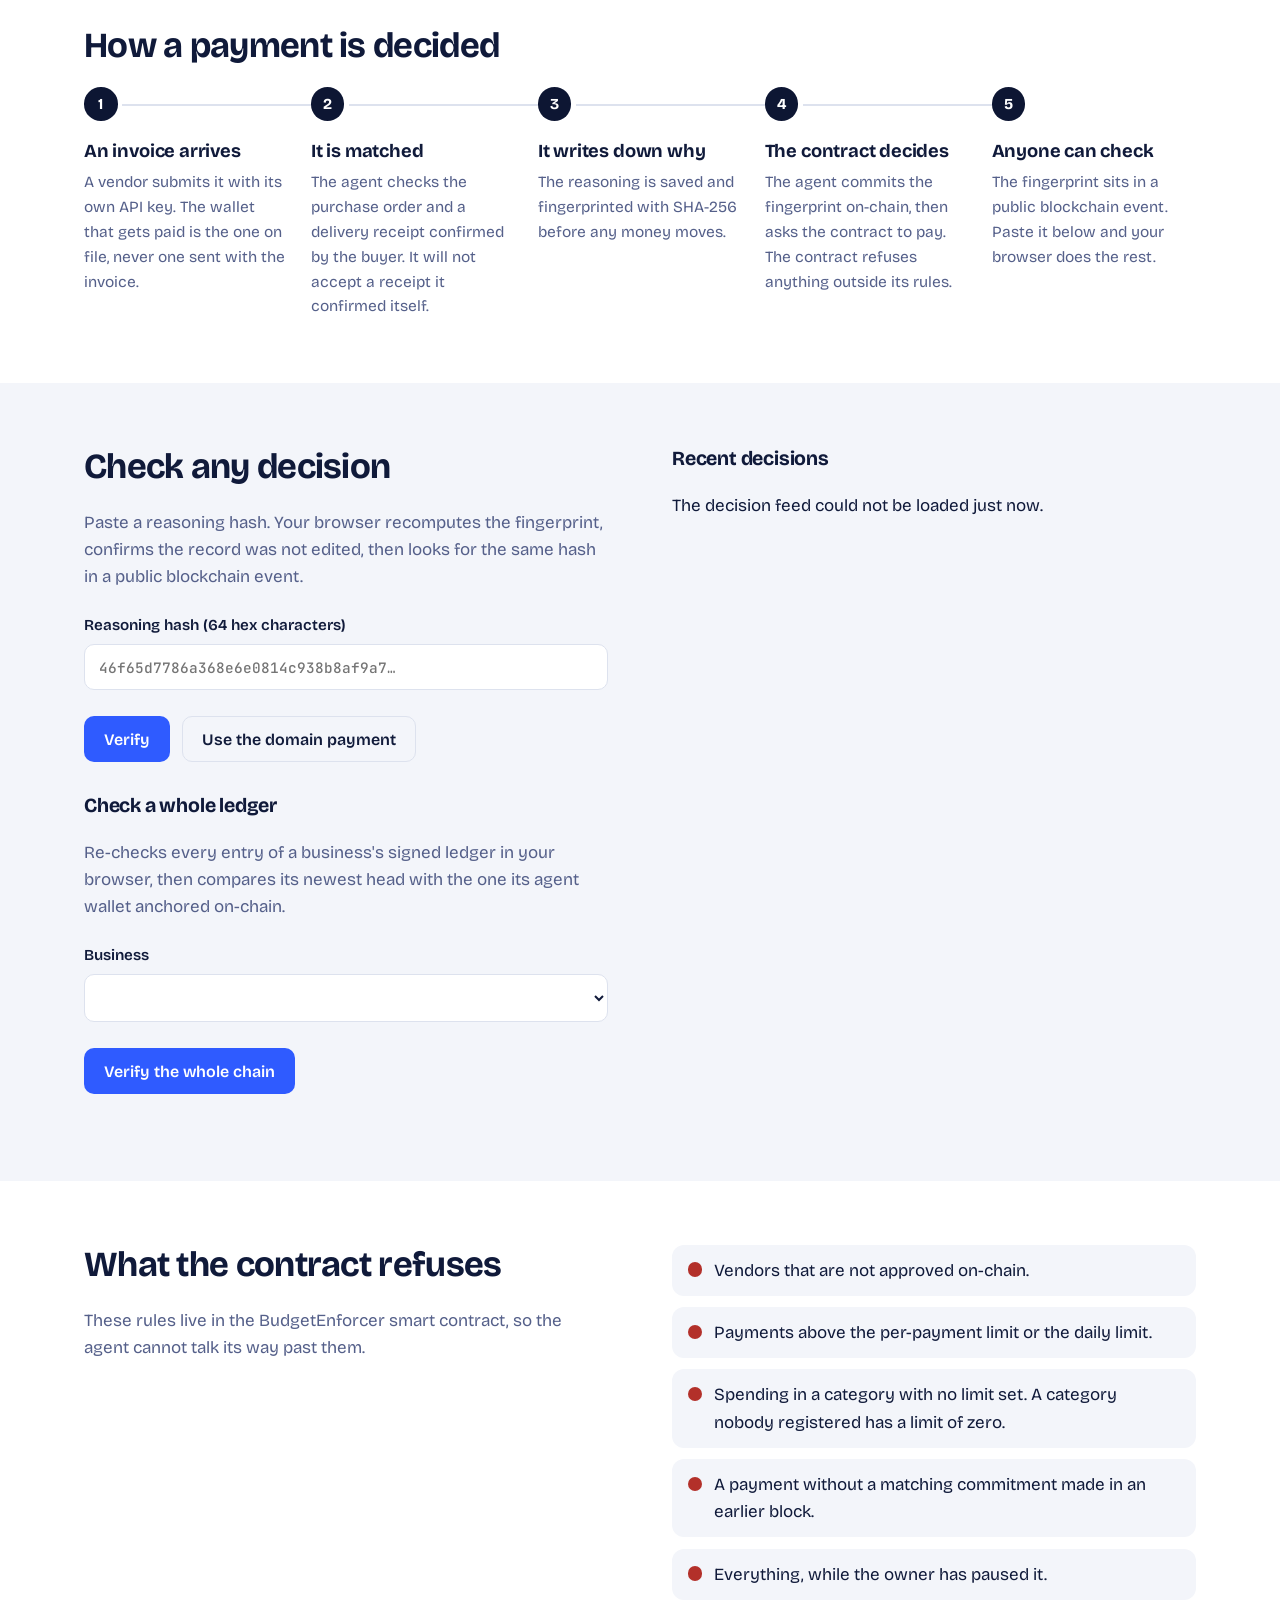
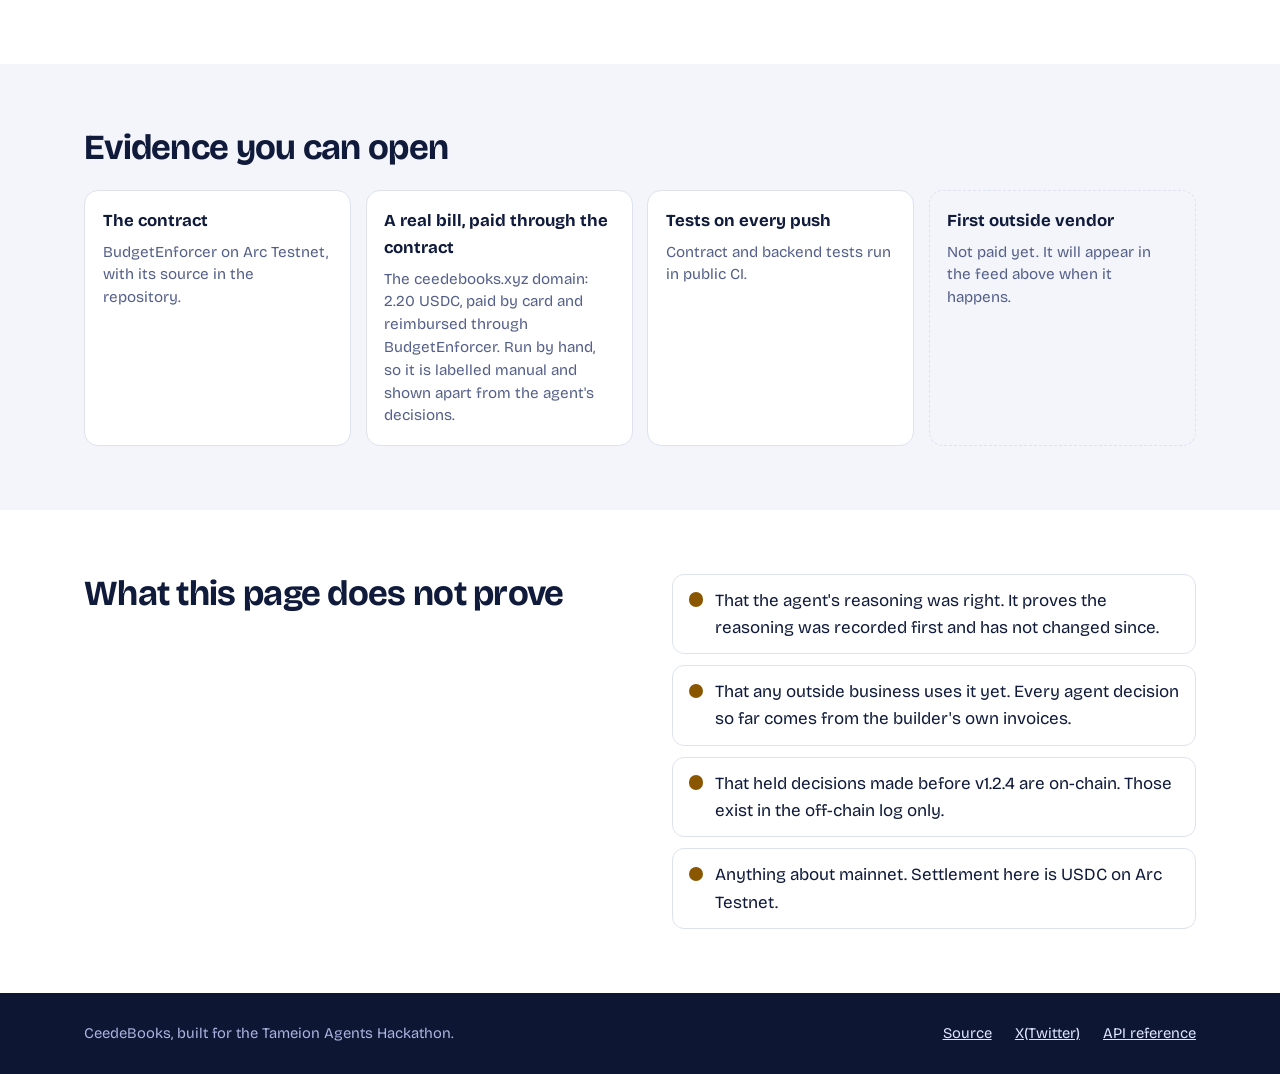
==== commit aaae6029: "v1.3.1: Phase P1, Outcomes on the proof page (GET /outcomes with the SQL behind each figure)" ====
--- a/site/index.html
+++ b/site/index.html
@@ -81,6 +81,11 @@
         <div><dt>Duplicates caught</dt><dd id="n-dup">-</dd></div>
       </dl>
       <p class="note" id="traffic-note"></p>
+      <h3 class="h3" id="outcomes-title">Outcomes</h3>
+      <p class="note" id="outcomes-outside">Loading the outcome figures…</p>
+      <div id="outcomes" class="feed"></div>
+      <p class="note" id="outcomes-apart"></p>
+      <p class="note"><a id="outcomes-link" href="#" target="_blank" rel="noopener noreferrer">The figures and the SQL behind each one</a></p>
     </div>
   </div>
 </section>
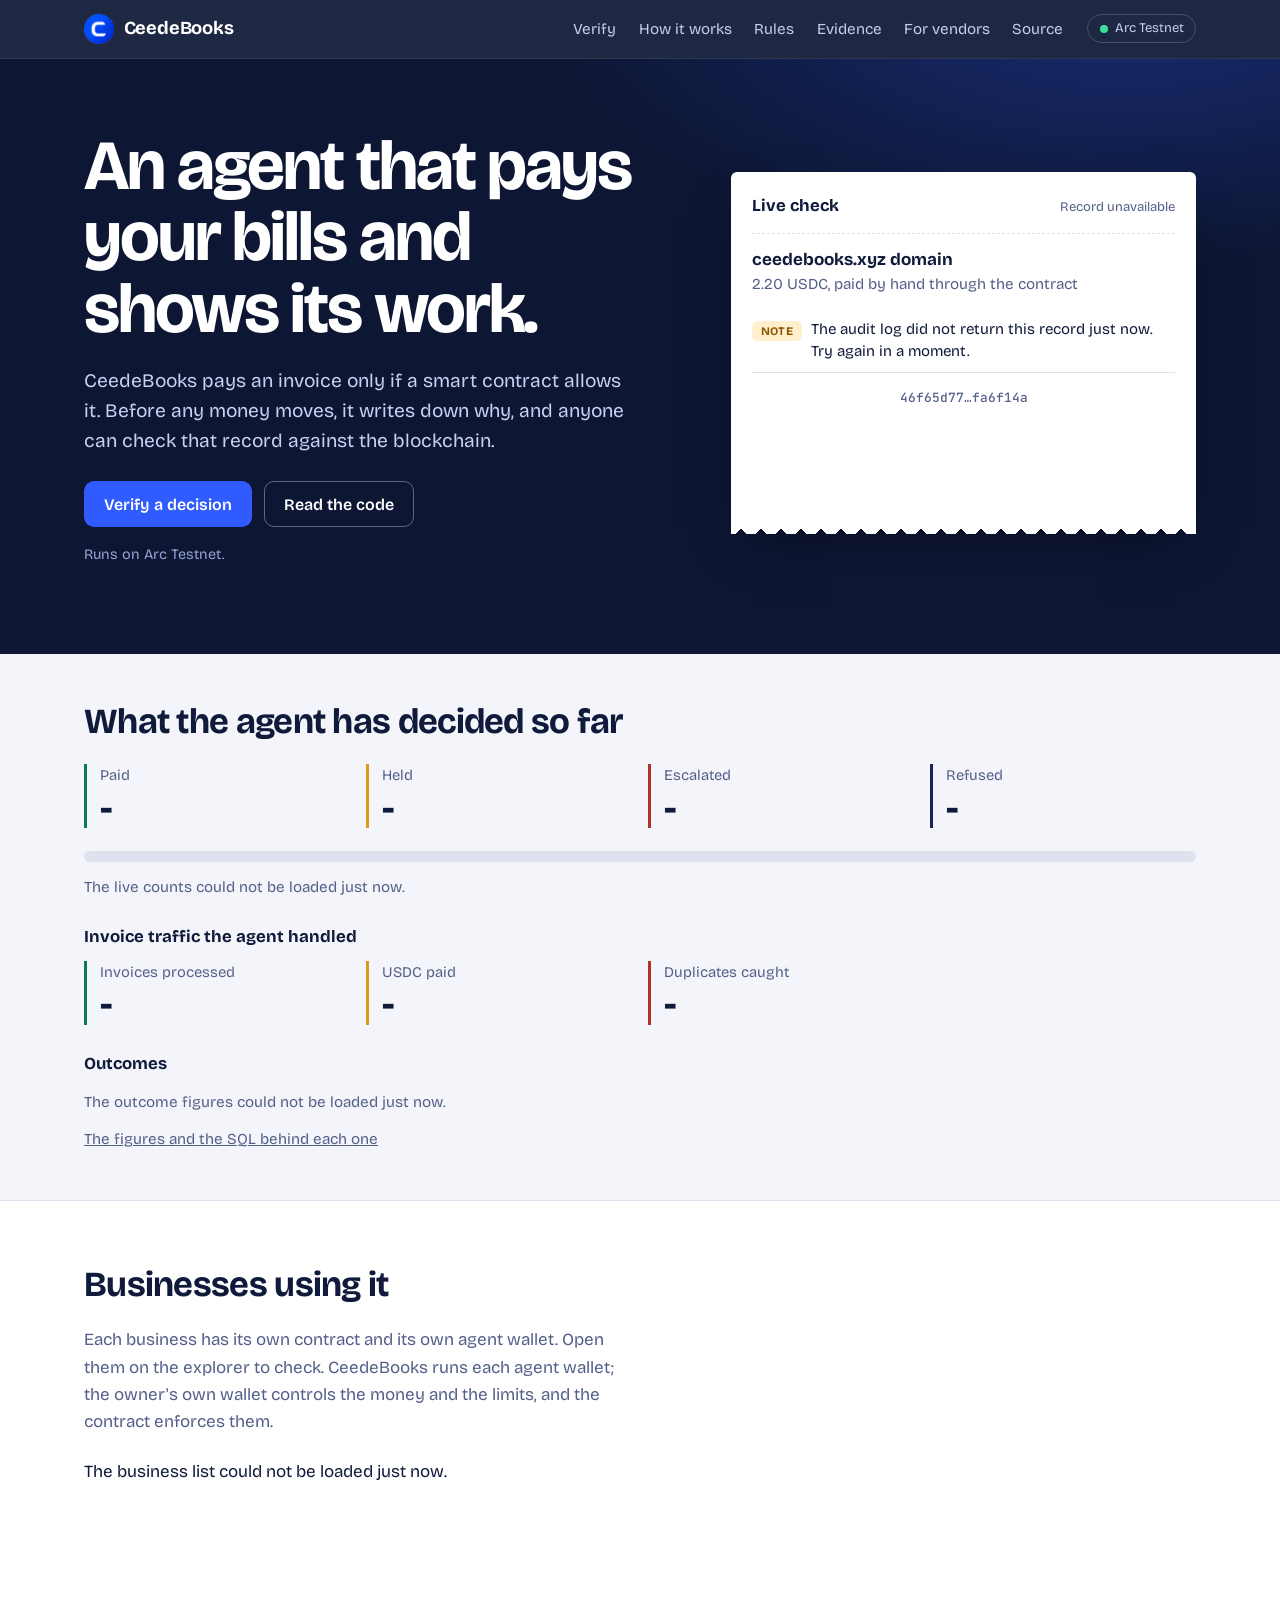
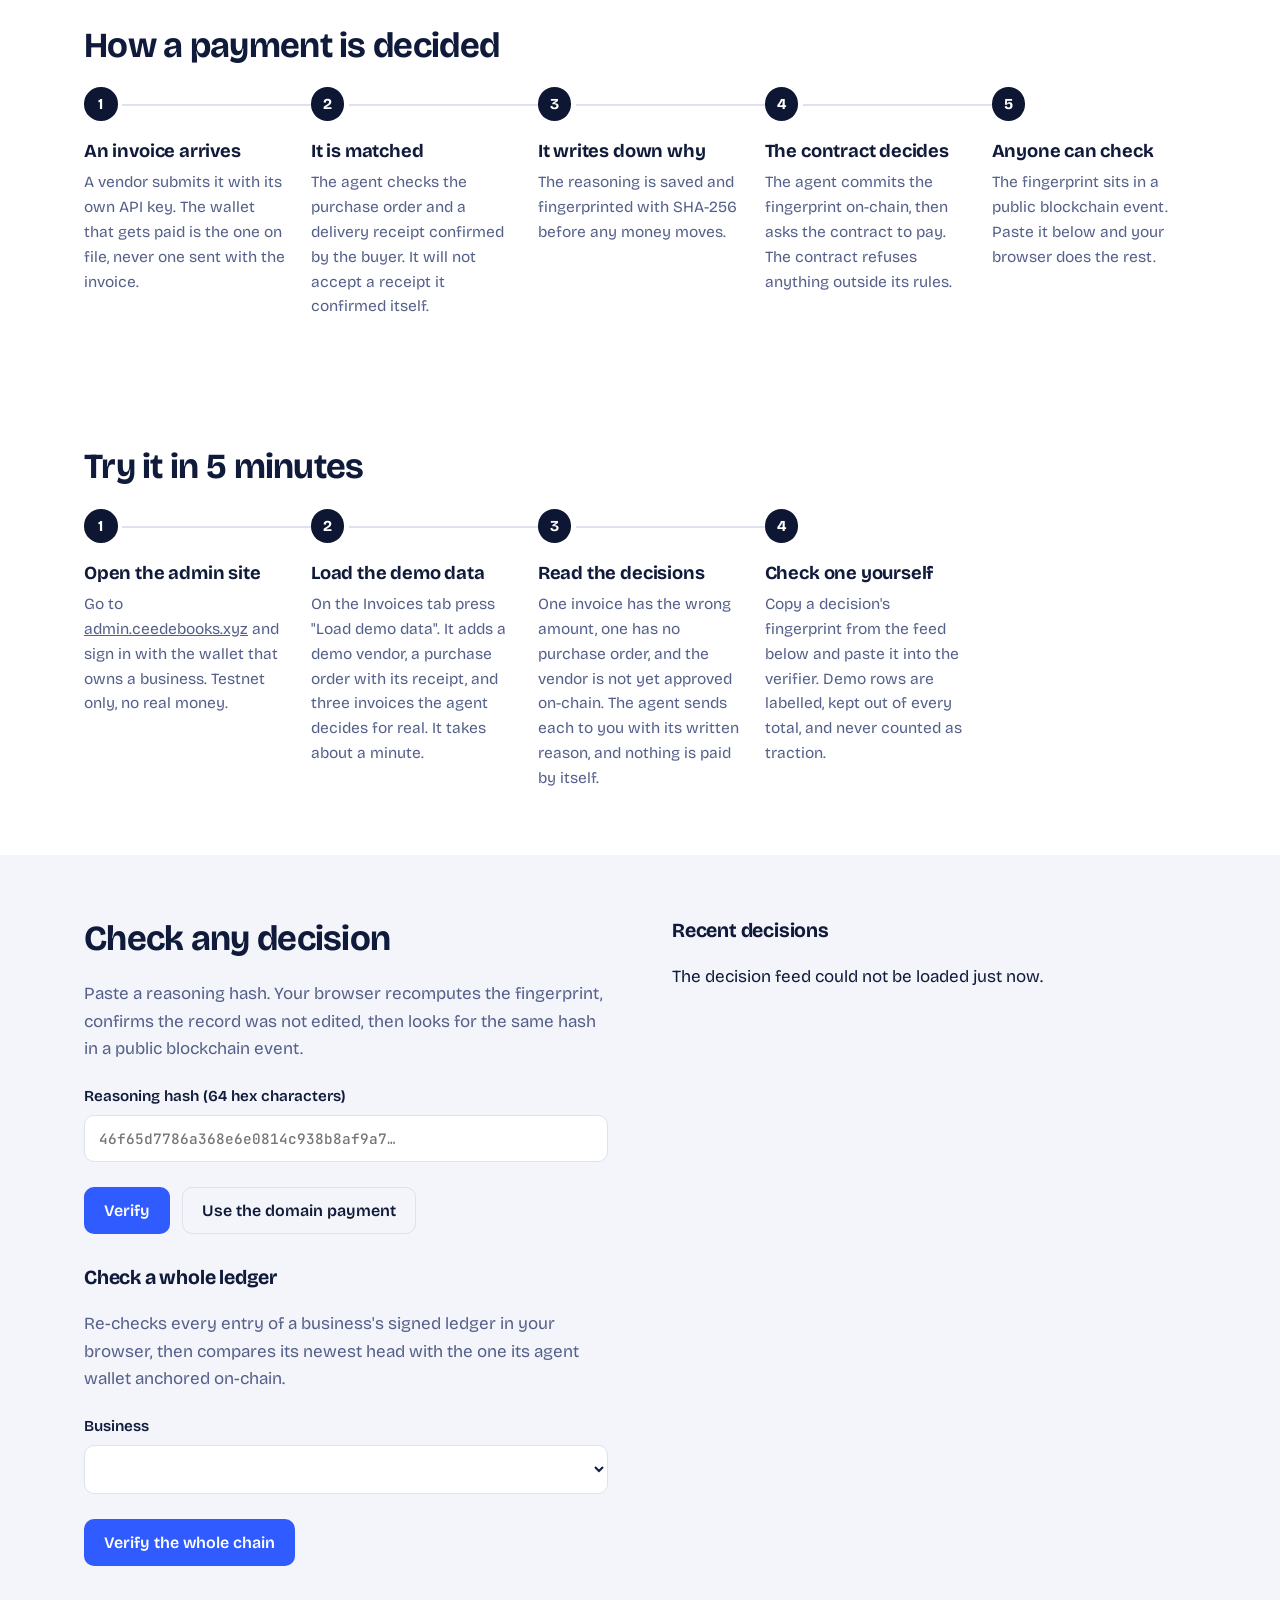
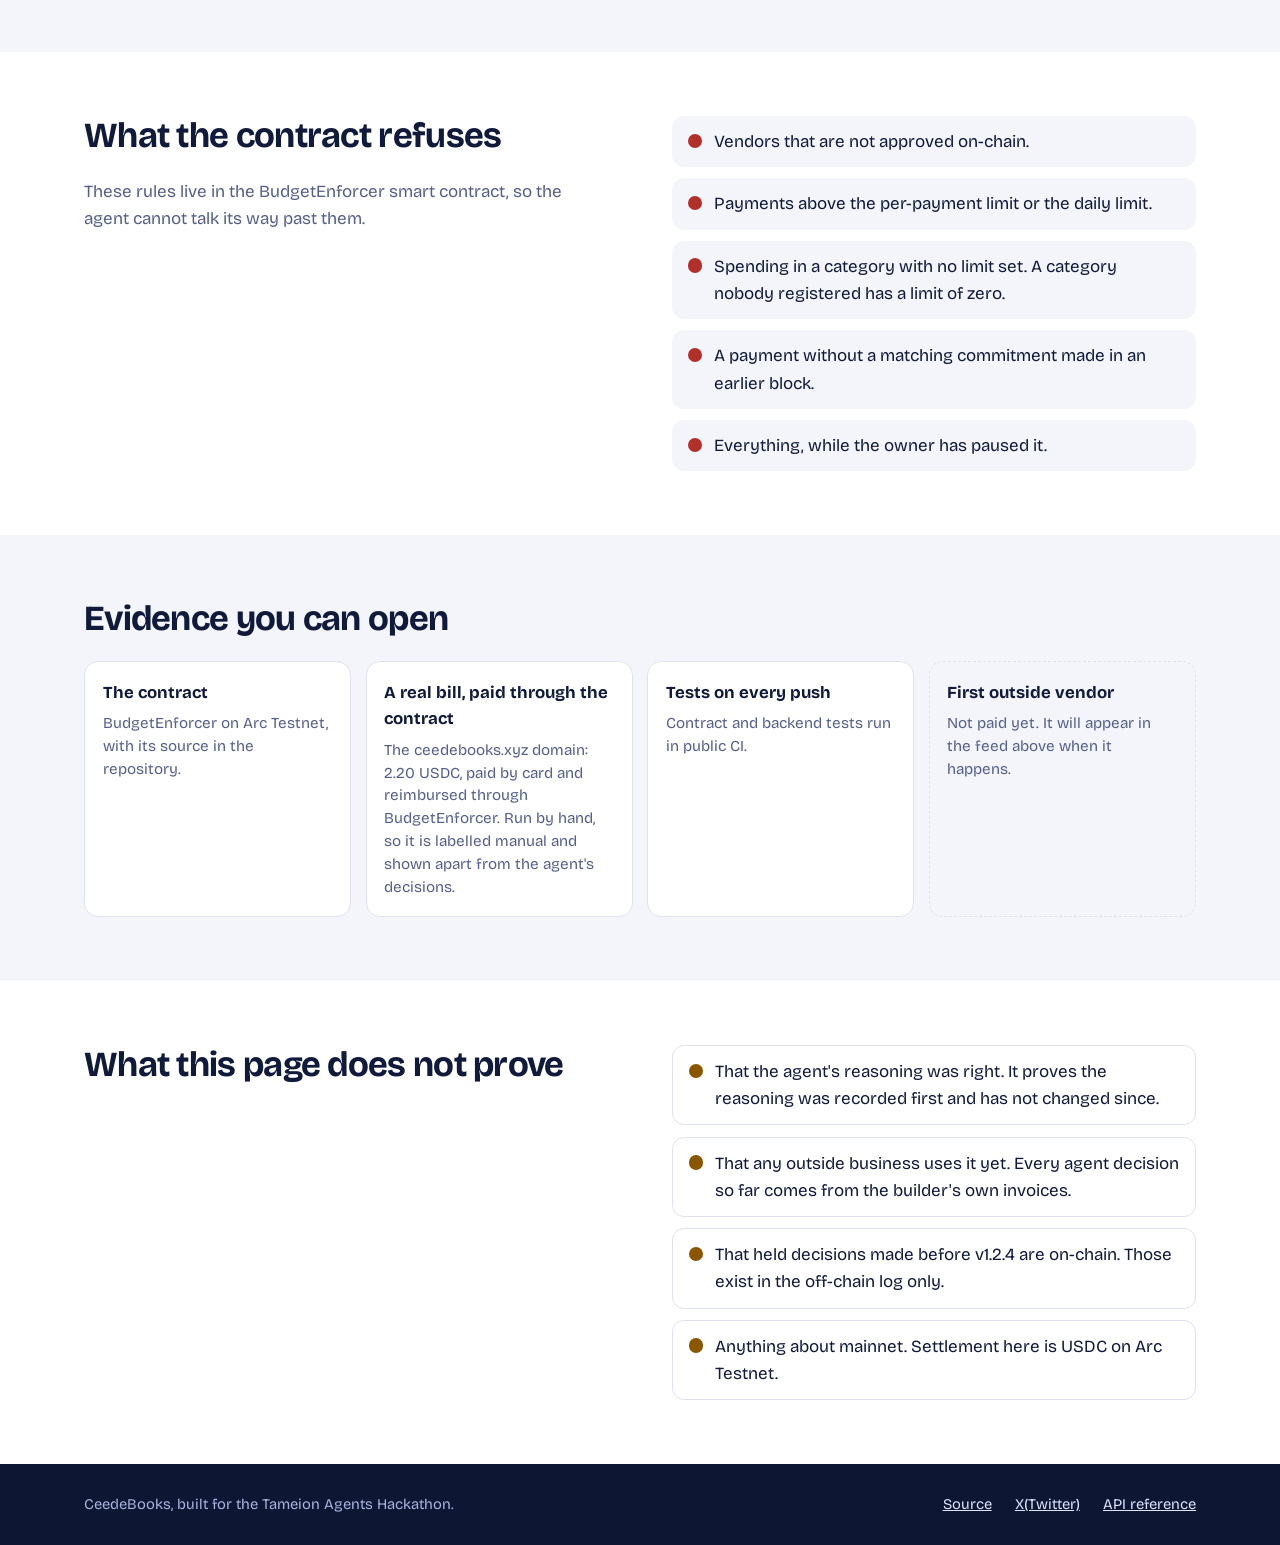
==== commit e199f0d7: "v1.3.1.1: Phase P2, the demo path (POST /demo/seed, Load demo data, Try it in 5 minutes; demo decisi" ====
--- a/site/index.html
+++ b/site/index.html
@@ -113,6 +113,18 @@
   </div>
 </section>
 
+<section class="sec" id="try" aria-labelledby="try-title">
+  <div class="wrap">
+    <h2 id="try-title" class="h2">Try it in 5 minutes</h2>
+    <ol class="flow">
+      <li><h3>Open the admin site</h3><p>Go to <a href="https://admin.ceedebooks.xyz">admin.ceedebooks.xyz</a> and sign in with the wallet that owns a business. Testnet only, no real money.</p></li>
+      <li><h3>Load the demo data</h3><p>On the Invoices tab press "Load demo data". It adds a demo vendor, a purchase order with its receipt, and three invoices the agent decides for real. It takes about a minute.</p></li>
+      <li><h3>Read the decisions</h3><p>One invoice has the wrong amount, one has no purchase order, and the vendor is not yet approved on-chain. The agent sends each to you with its written reason, and nothing is paid by itself.</p></li>
+      <li><h3>Check one yourself</h3><p>Copy a decision's fingerprint from the feed below and paste it into the verifier. Demo rows are labelled, kept out of every total, and never counted as traction.</p></li>
+    </ol>
+  </div>
+</section>
+
 <section class="sec tint" id="verify" aria-labelledby="verify-title">
   <div class="wrap two">
     <div>
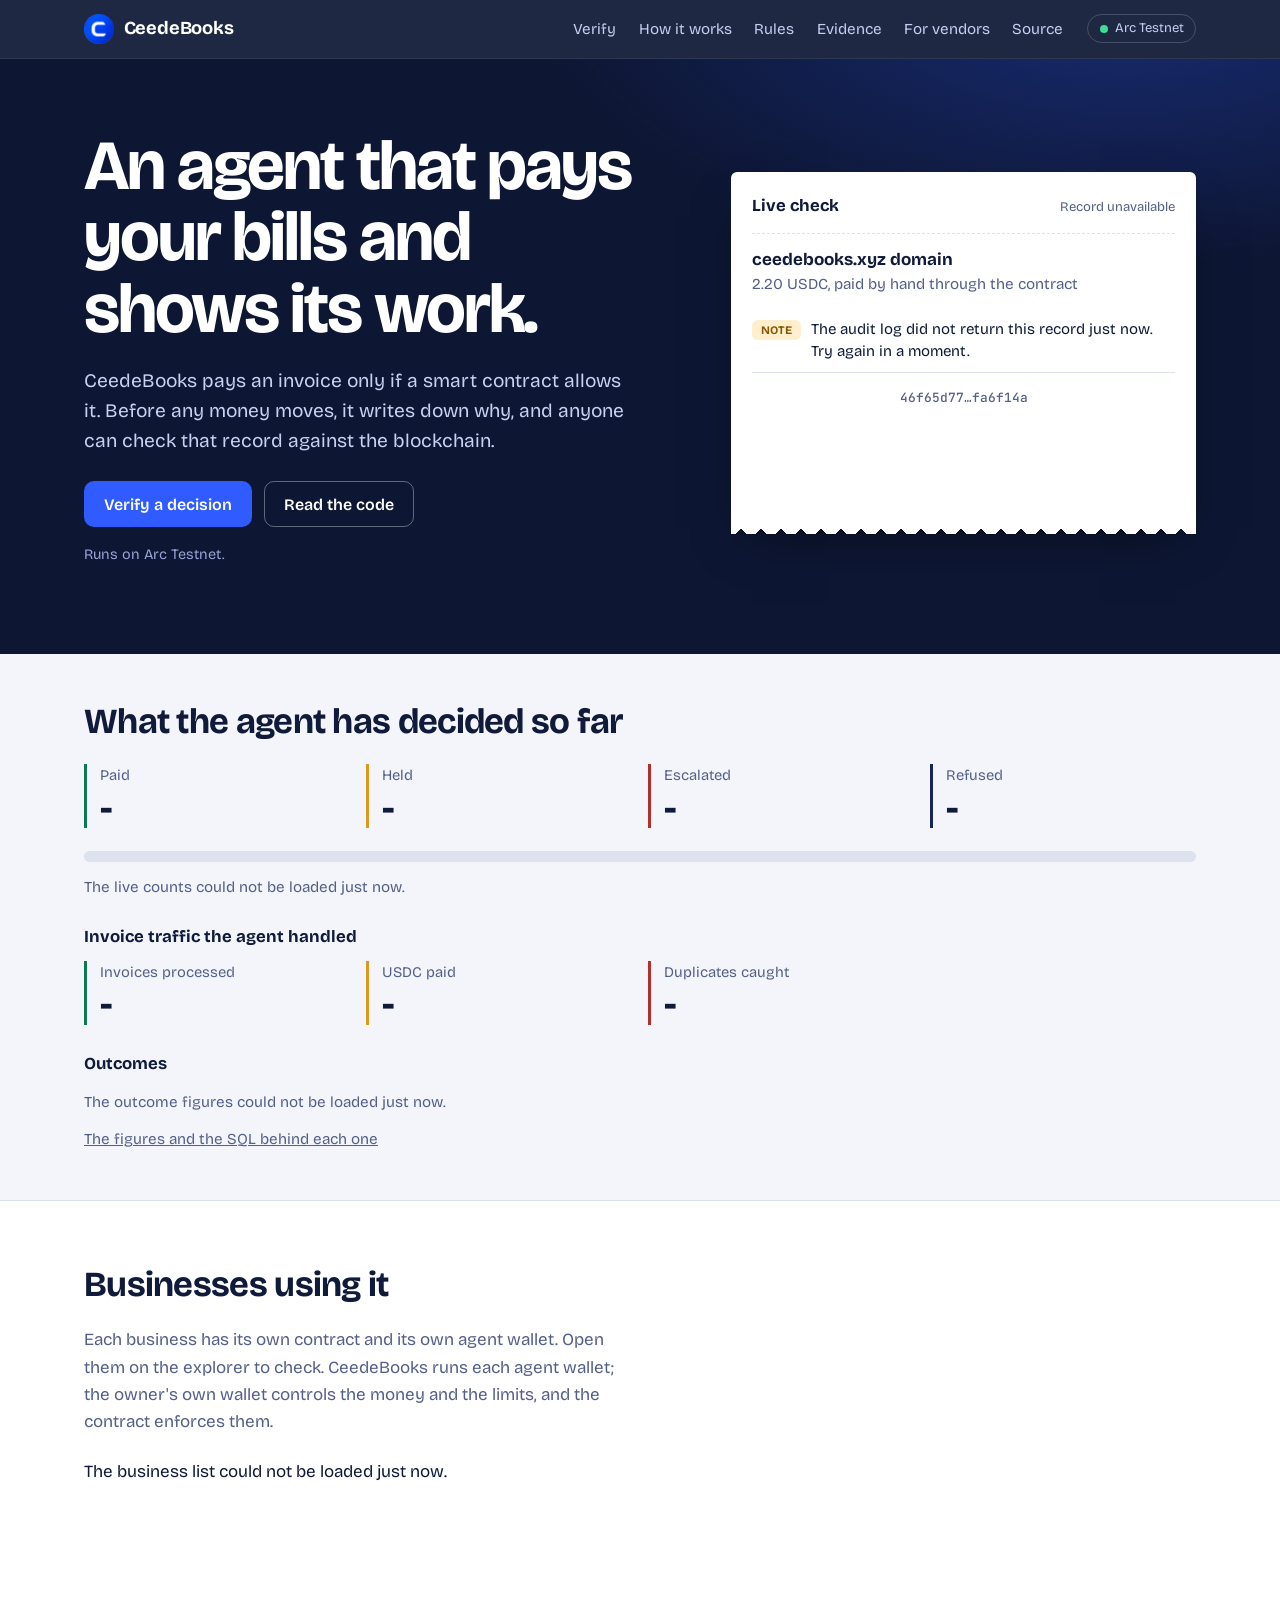
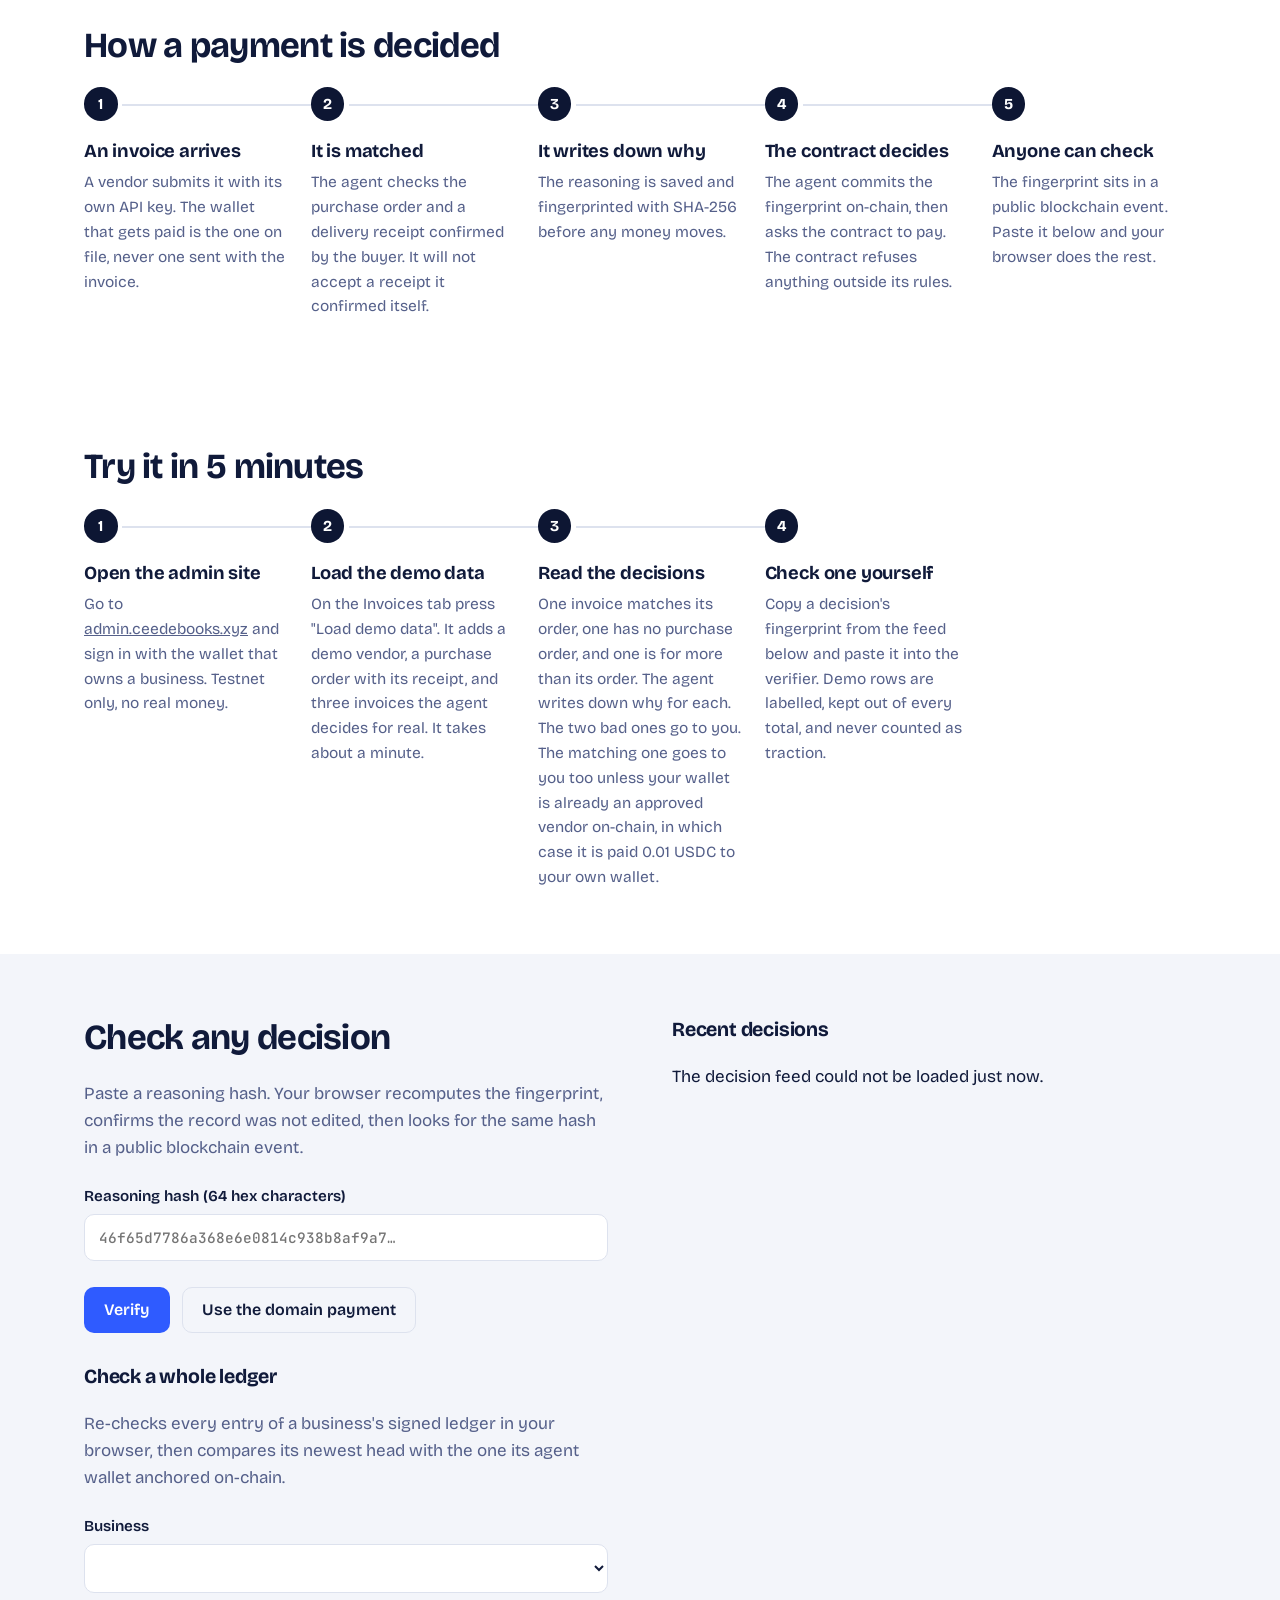
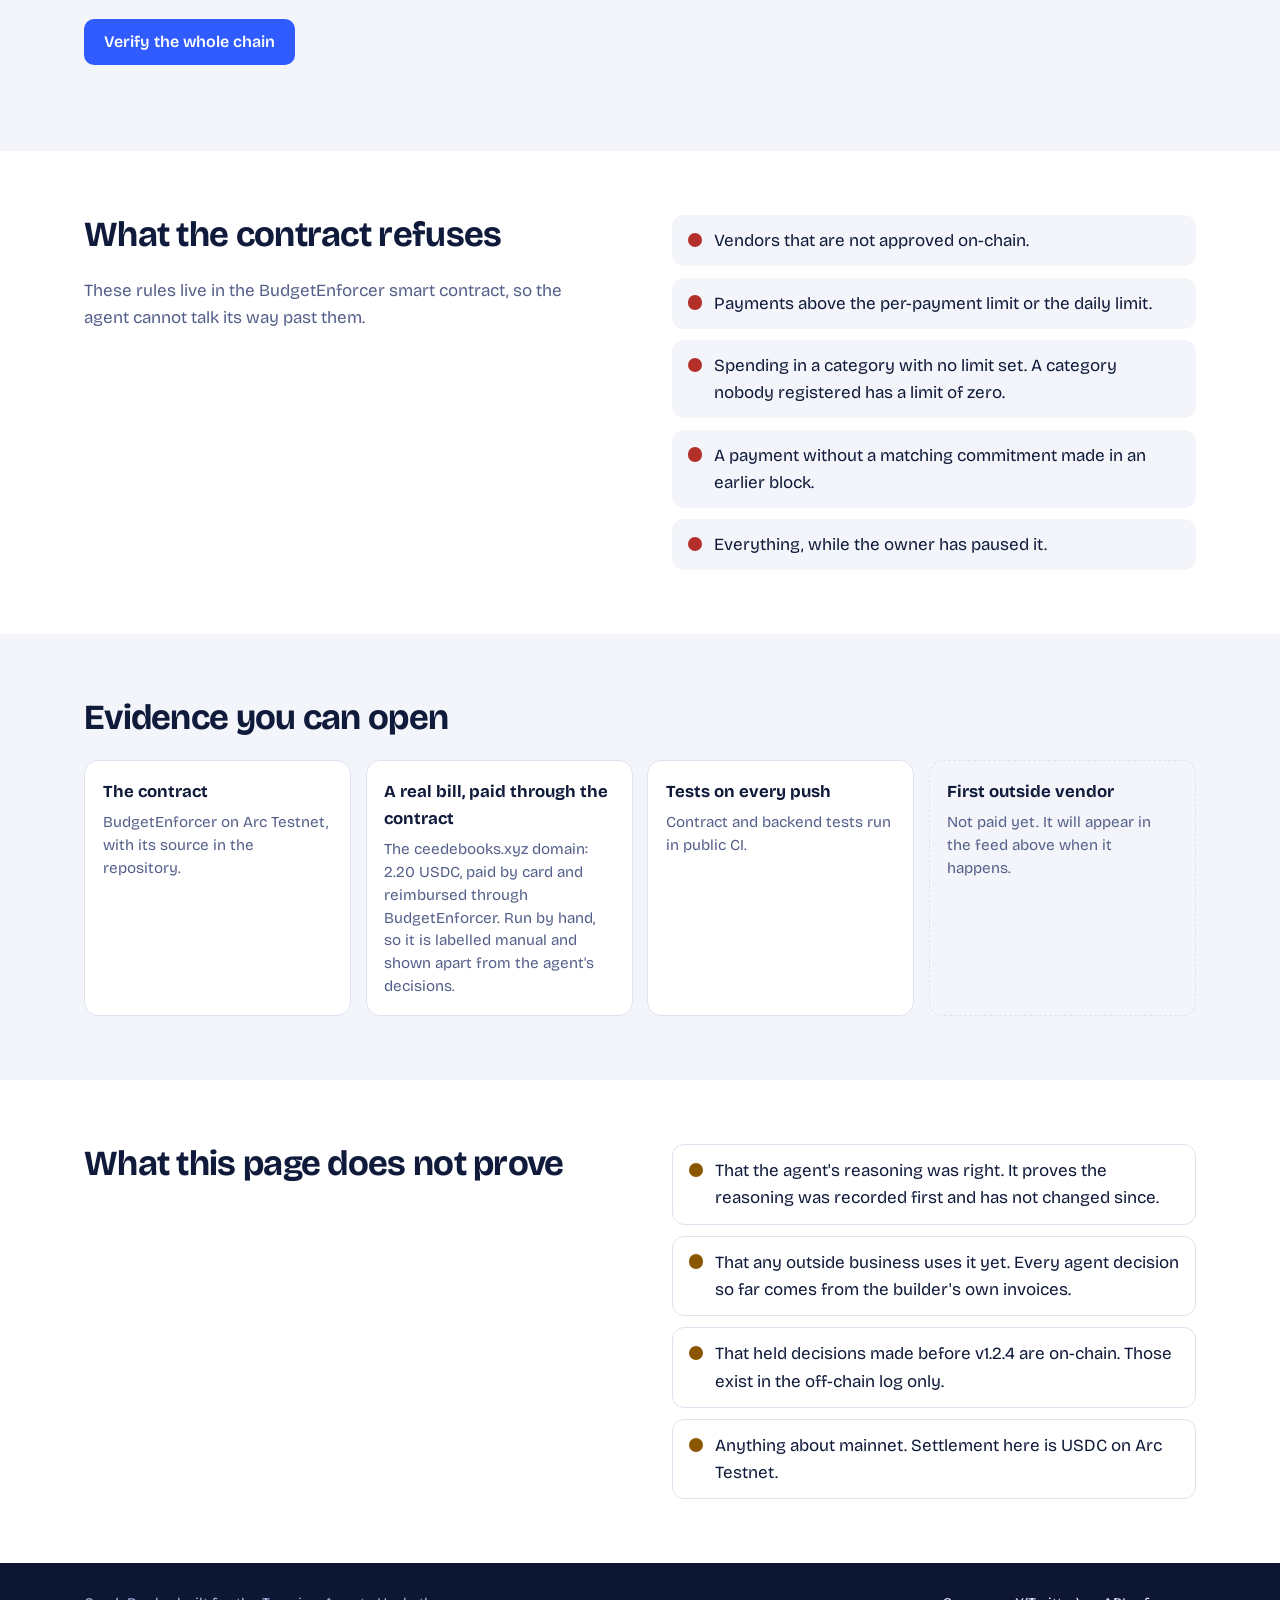
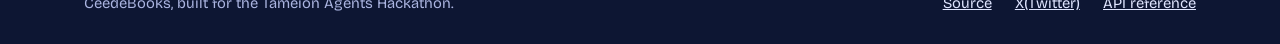
==== commit 6ac518b3: "v1.3.1.2: Phase P3, rollout records and an evidence-first README; traction figures count the agent's" ====
--- a/site/index.html
+++ b/site/index.html
@@ -119,7 +119,7 @@
     <ol class="flow">
       <li><h3>Open the admin site</h3><p>Go to <a href="https://admin.ceedebooks.xyz">admin.ceedebooks.xyz</a> and sign in with the wallet that owns a business. Testnet only, no real money.</p></li>
       <li><h3>Load the demo data</h3><p>On the Invoices tab press "Load demo data". It adds a demo vendor, a purchase order with its receipt, and three invoices the agent decides for real. It takes about a minute.</p></li>
-      <li><h3>Read the decisions</h3><p>One invoice has the wrong amount, one has no purchase order, and the vendor is not yet approved on-chain. The agent sends each to you with its written reason, and nothing is paid by itself.</p></li>
+      <li><h3>Read the decisions</h3><p>One invoice matches its order, one has no purchase order, and one is for more than its order. The agent writes down why for each. The two bad ones go to you. The matching one goes to you too unless your wallet is already an approved vendor on-chain, in which case it is paid 0.01 USDC to your own wallet.</p></li>
       <li><h3>Check one yourself</h3><p>Copy a decision's fingerprint from the feed below and paste it into the verifier. Demo rows are labelled, kept out of every total, and never counted as traction.</p></li>
     </ol>
   </div>
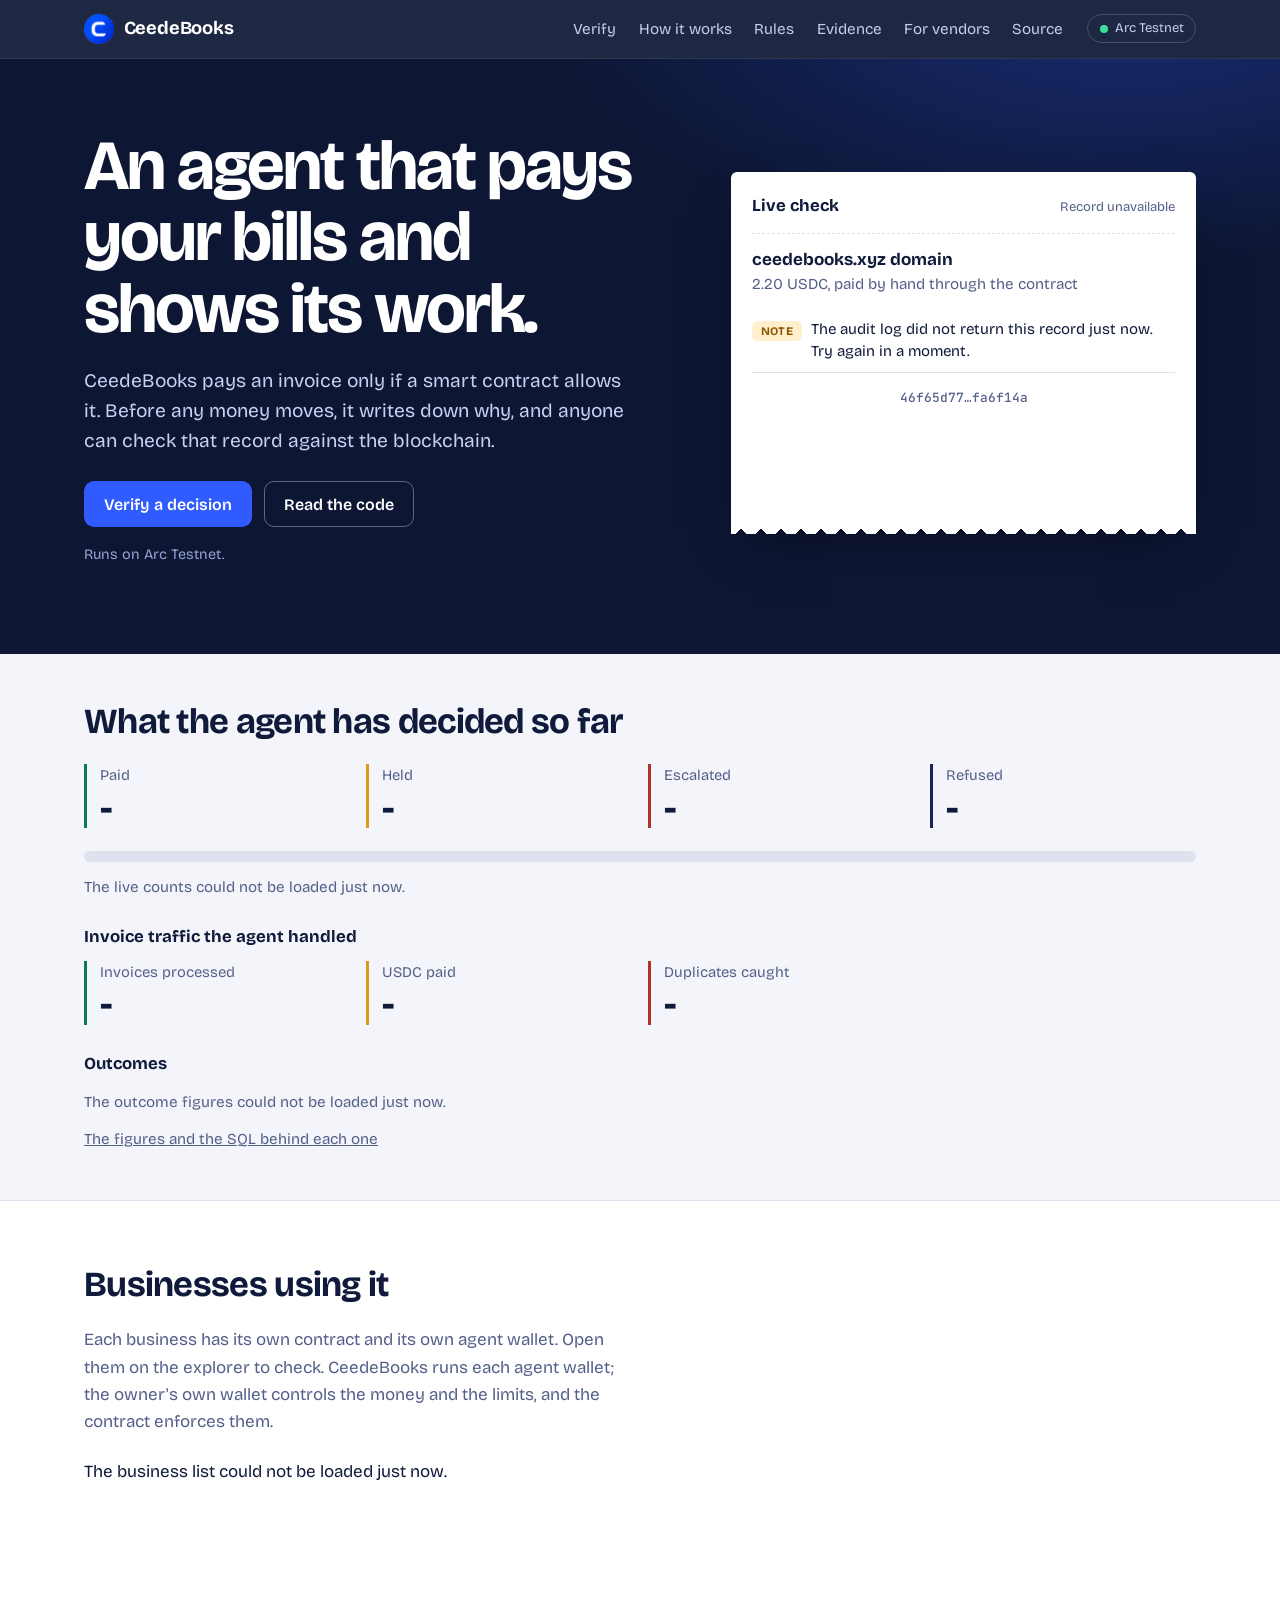
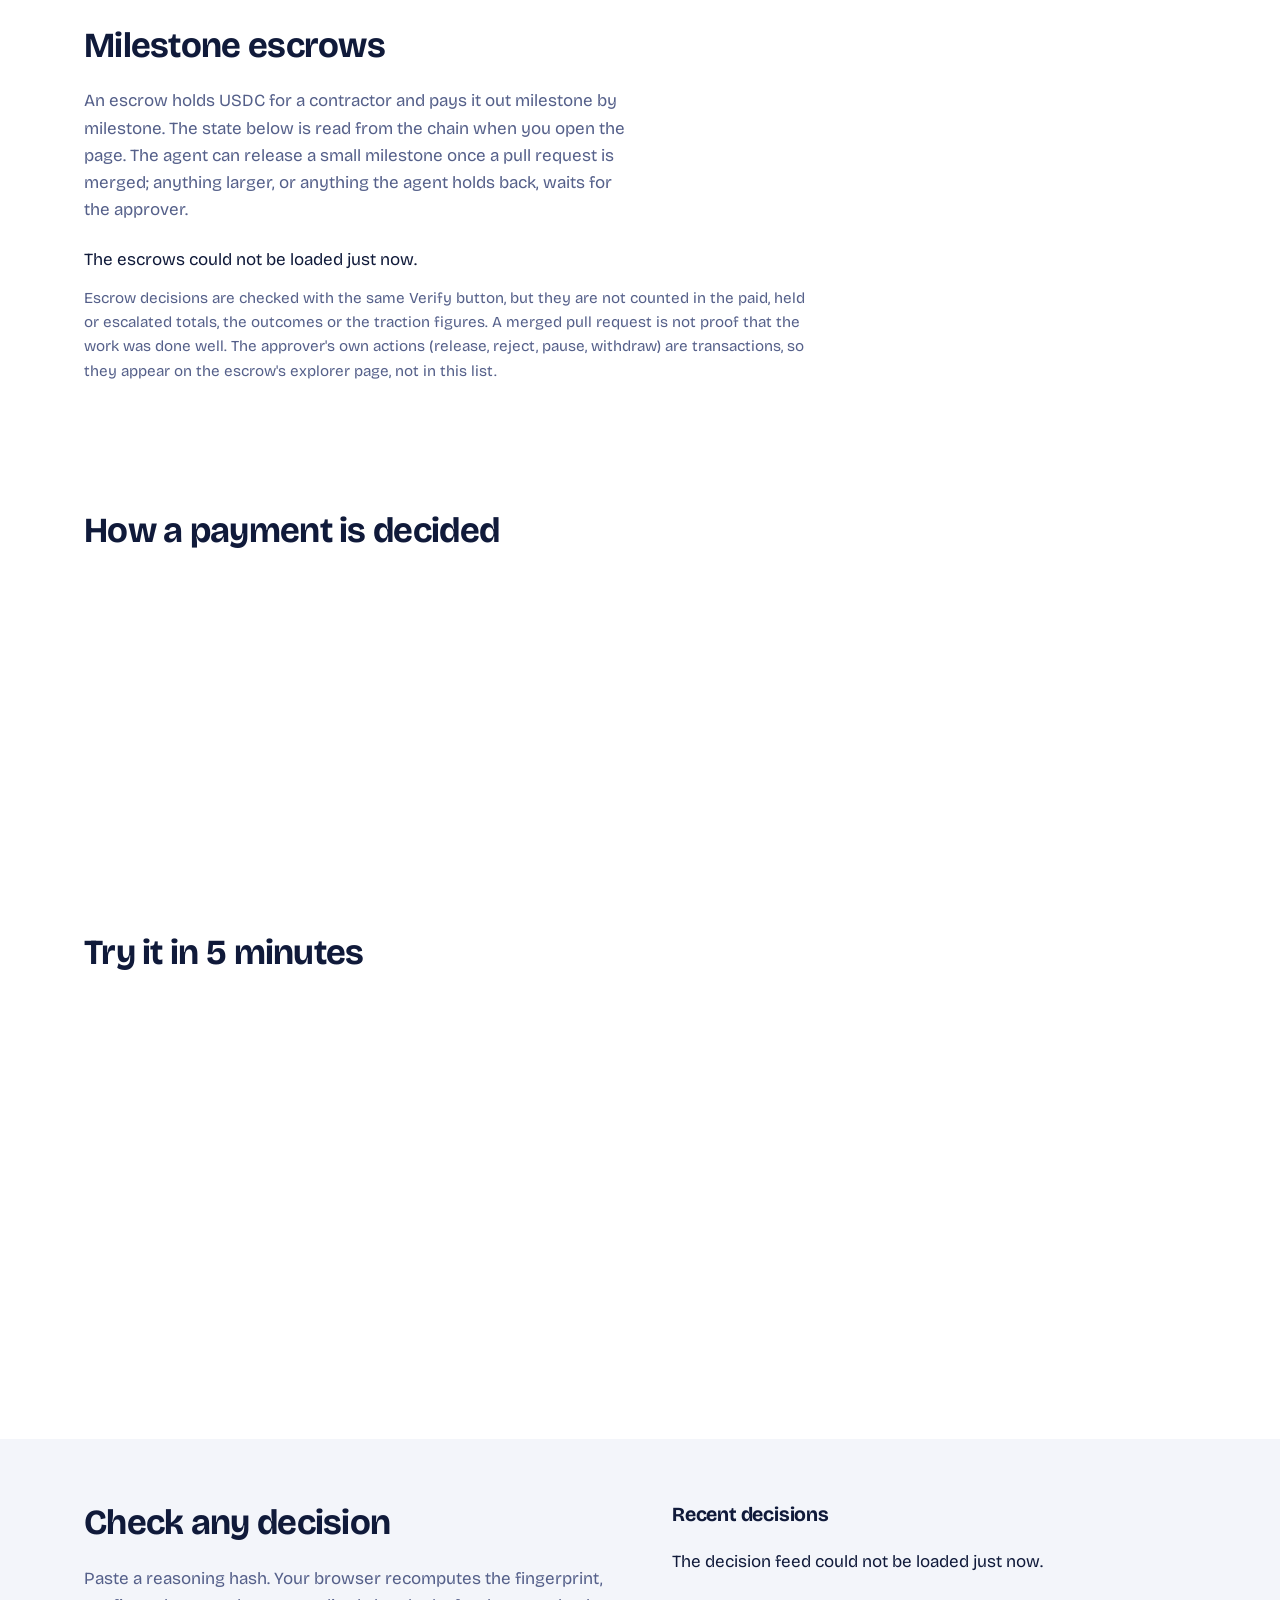
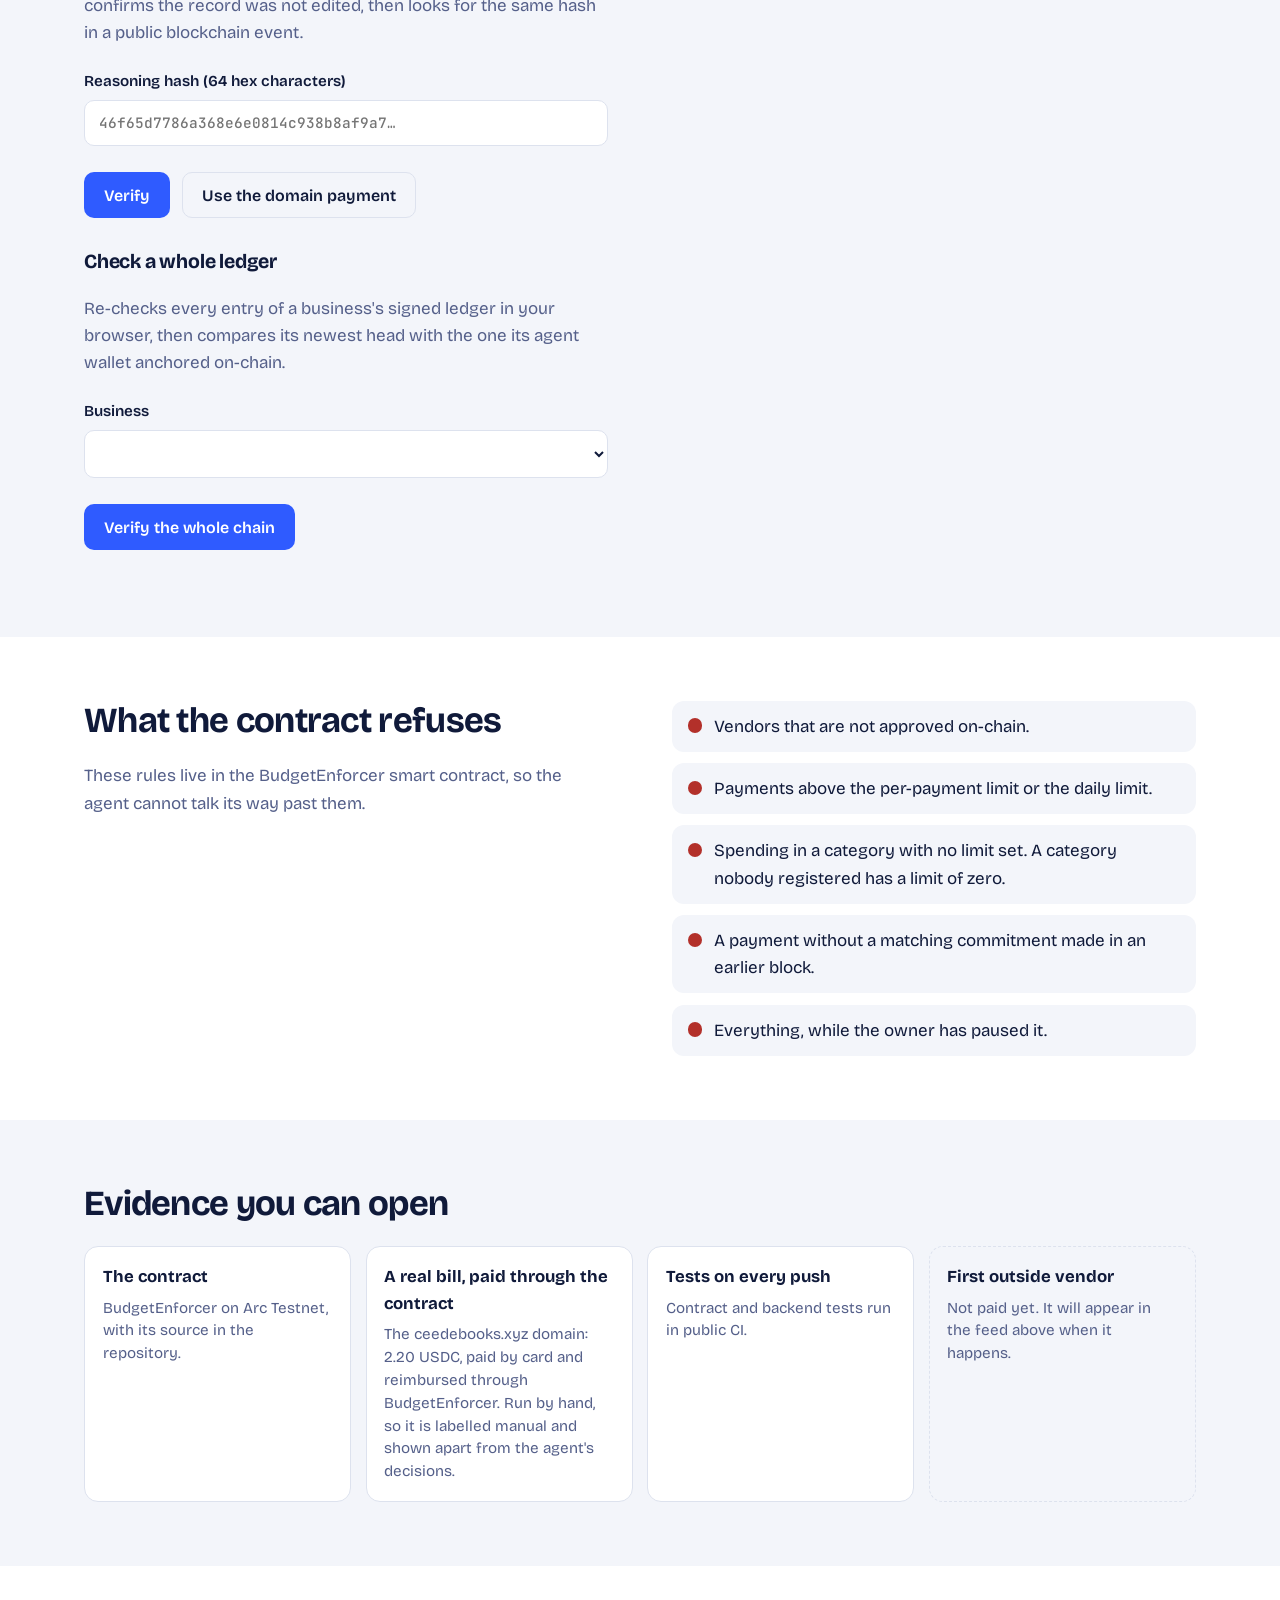
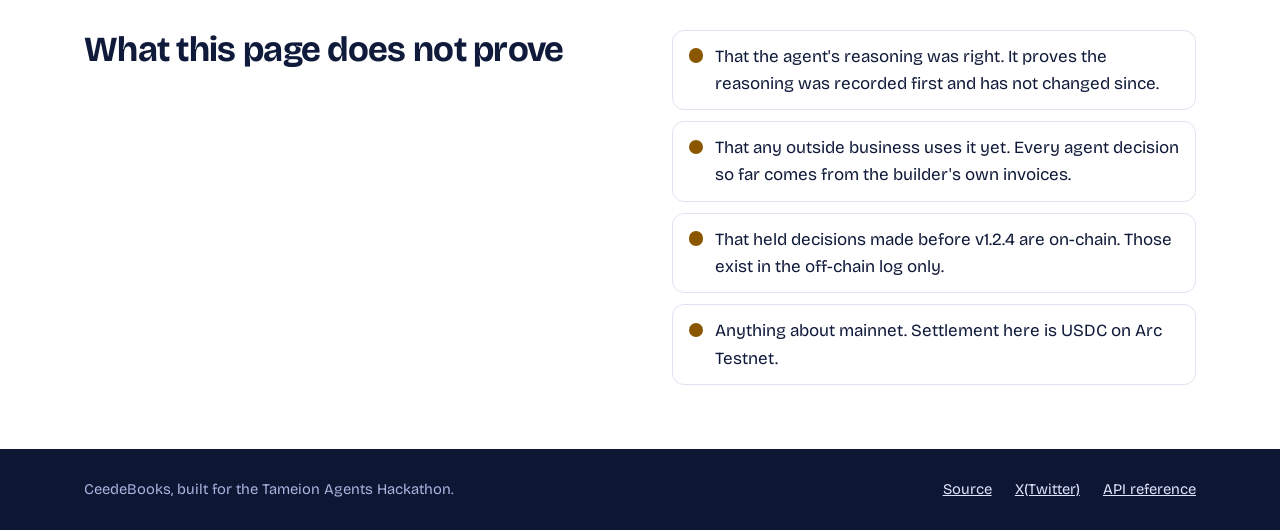
==== commit 3698987e: "v1.3.2.5: public Escrows section on the proof page, escrow decision list route, in-browser Verify fo" ====
--- a/site/index.html
+++ b/site/index.html
@@ -100,6 +100,15 @@
   </div>
 </section>
 
+<section class="sec" id="escrows" aria-labelledby="esc-title" hidden>
+  <div class="wrap">
+    <h2 id="esc-title" class="h2">Milestone escrows</h2>
+    <p class="sub">An escrow holds USDC for a contractor and pays it out milestone by milestone. The state below is read from the chain when you open the page. The agent can release a small milestone once a pull request is merged; anything larger, or anything the agent holds back, waits for the approver.</p>
+    <div id="esc-list" class="feed" aria-live="polite"></div>
+    <p class="note">Escrow decisions are checked with the same Verify button, but they are not counted in the paid, held or escalated totals, the outcomes or the traction figures. A merged pull request is not proof that the work was done well. The approver's own actions (release, reject, pause, withdraw) are transactions, so they appear on the escrow's explorer page, not in this list.</p>
+  </div>
+</section>
+
 <section class="sec" id="how" aria-labelledby="how-title">
   <div class="wrap">
     <h2 id="how-title" class="h2">How a payment is decided</h2>
--- a/site/styles.css
+++ b/site/styles.css
@@ -135,3 +135,4 @@
 .chip.shadow,.chip.shadow_pending,.chip.shadow_paid{background:var(--amber-bg);color:var(--amber)}.chip.own{background:var(--frost);color:var(--mut)}.chip.outside{background:var(--green-bg);color:var(--green)}
 .addrs{display:flex;flex-wrap:wrap;gap:.2rem .9rem;color:var(--mut);font-size:.88rem}
 .chain-h{margin-top:2rem}
+.item.esc{grid-template-columns:auto 1fr}.item.esc .t span{overflow-wrap:anywhere}#escrows[hidden]{display:none}
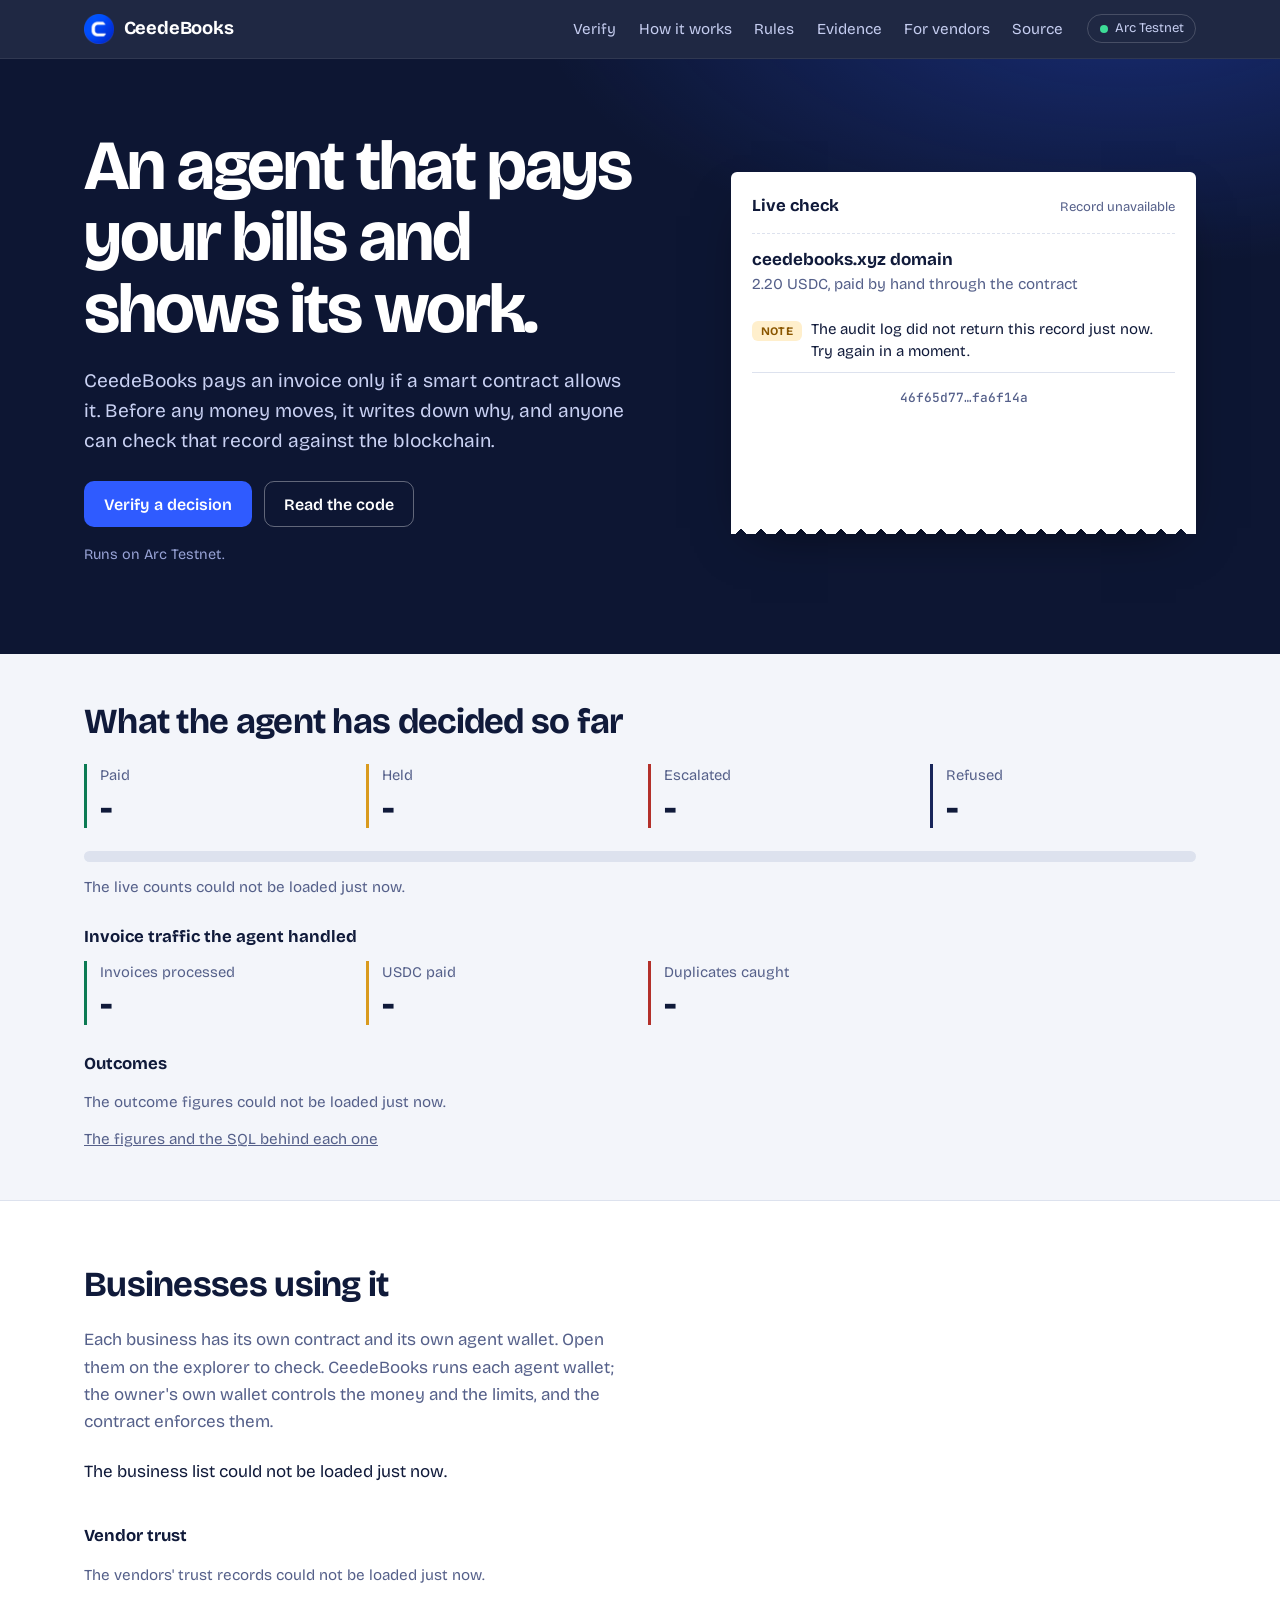
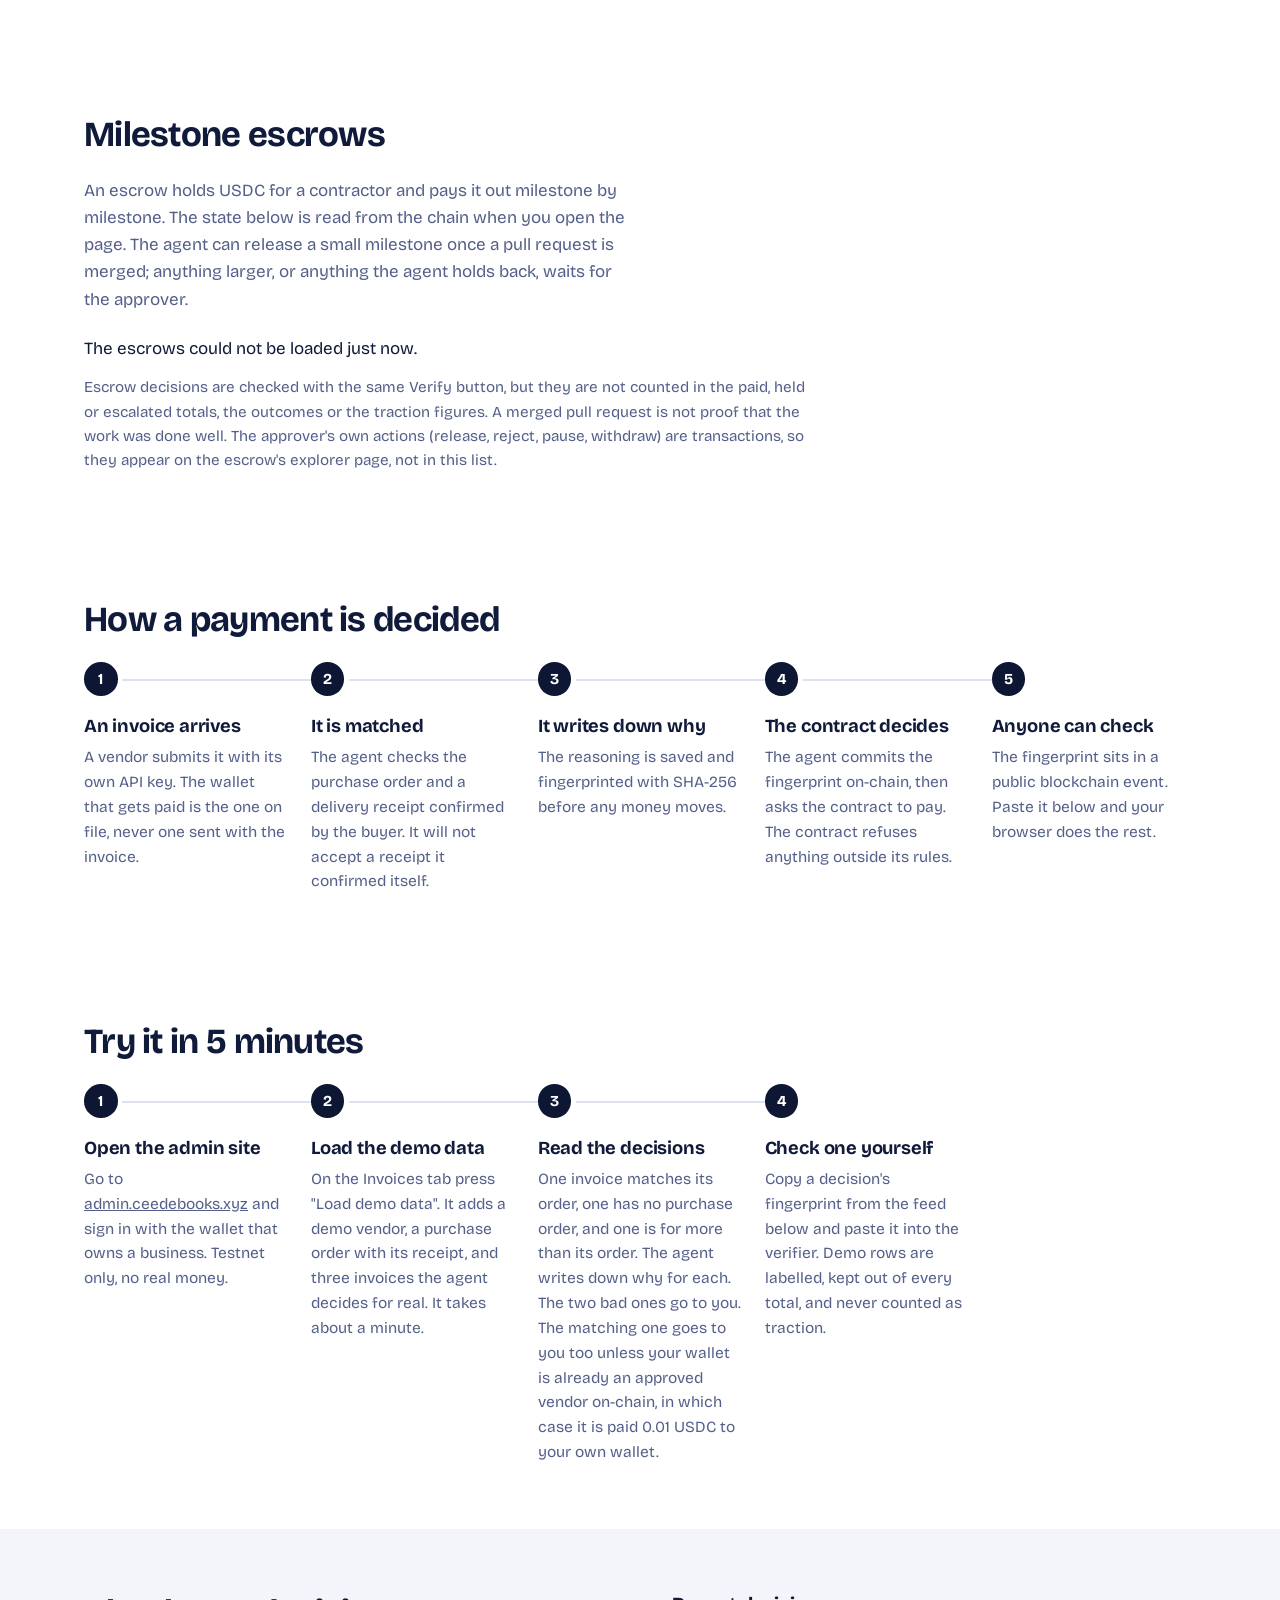
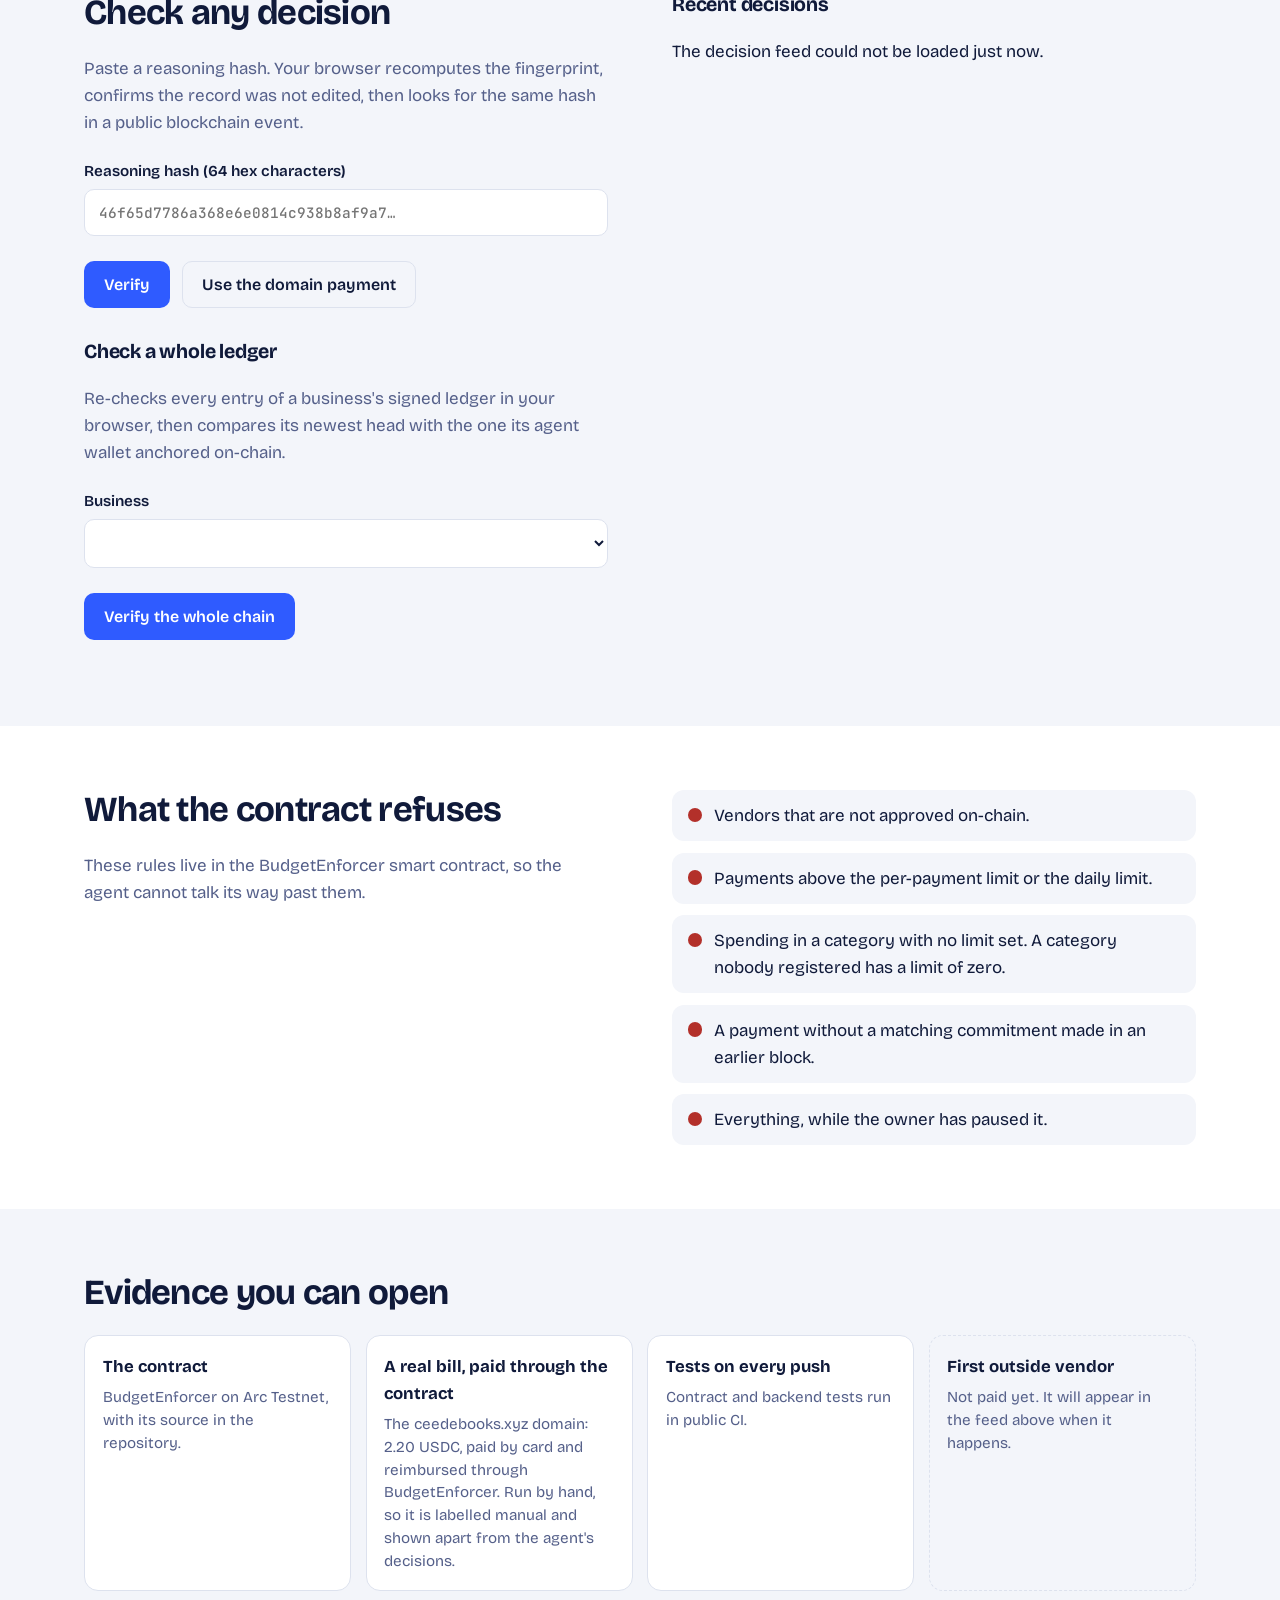
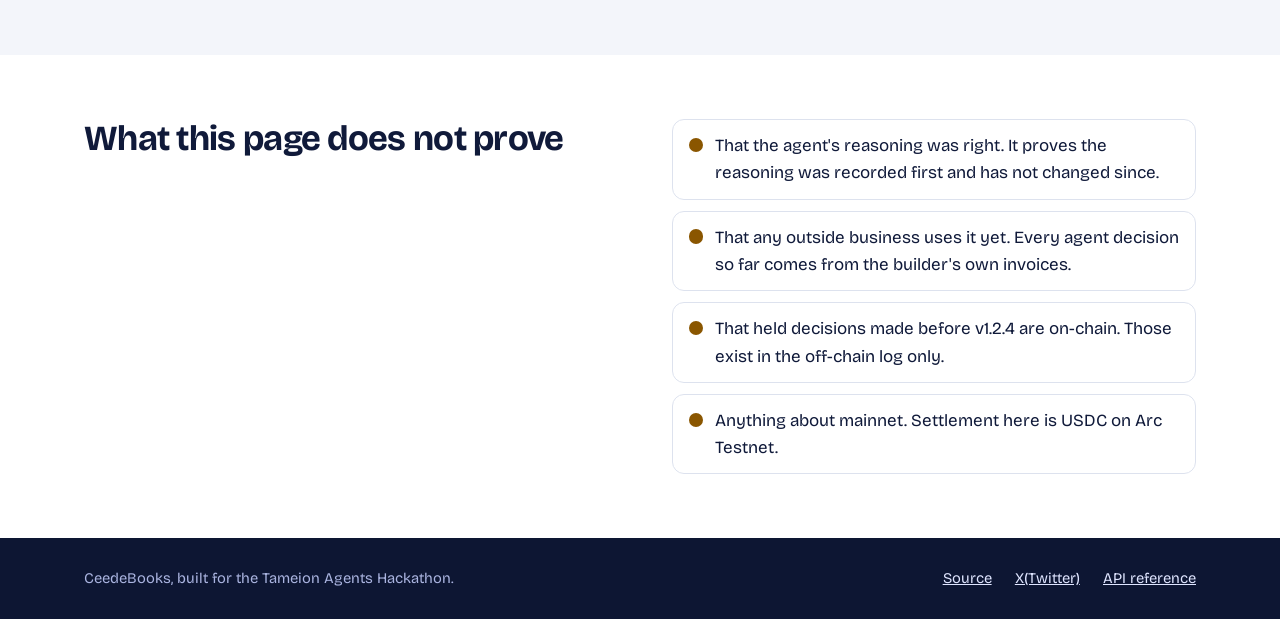
==== commit 10c4d52c: "v1.3.3.2: vendor trust on the proof page and admin; docs corrections; docs checker" ====
--- a/site/index.html
+++ b/site/index.html
@@ -97,6 +97,9 @@
     <div id="biz-list" class="feed">Loading…</div>
     <p class="note" id="biz-note"></p>
     <div id="biz-traction" class="feed" aria-live="polite"></div>
+    <h3 class="h3" id="trust-title">Vendor trust</h3>
+    <p class="note" id="trust-note">Loading the vendors' trust records…</p>
+    <div id="trust-list" class="feed" aria-live="polite"></div>
   </div>
 </section>
 
--- a/site/styles.css
+++ b/site/styles.css
@@ -132,7 +132,7 @@
 
 @media (prefers-reduced-motion:reduce){html{scroll-behavior:auto}*,*::before,*::after{animation:none!important;transition:none!important}}
 .tally.second{margin-top:.6rem}.h3{font-size:1.05rem;margin:1.6rem 0 .2rem}
-.chip.shadow,.chip.shadow_pending,.chip.shadow_paid{background:var(--amber-bg);color:var(--amber)}.chip.own{background:var(--frost);color:var(--mut)}.chip.outside{background:var(--green-bg);color:var(--green)}
+.chip.shadow,.chip.shadow_pending,.chip.shadow_paid{background:var(--amber-bg);color:var(--amber)}.chip.graduated,.chip.autopay_on{background:var(--green-bg);color:var(--green)}.chip.revoked,.chip.autopay_off{background:var(--coral-bg);color:var(--coral)}.chip.own{background:var(--frost);color:var(--mut)}.chip.outside{background:var(--green-bg);color:var(--green)}
 .addrs{display:flex;flex-wrap:wrap;gap:.2rem .9rem;color:var(--mut);font-size:.88rem}
 .chain-h{margin-top:2rem}
 .item.esc{grid-template-columns:auto 1fr}.item.esc .t span{overflow-wrap:anywhere}#escrows[hidden]{display:none}
